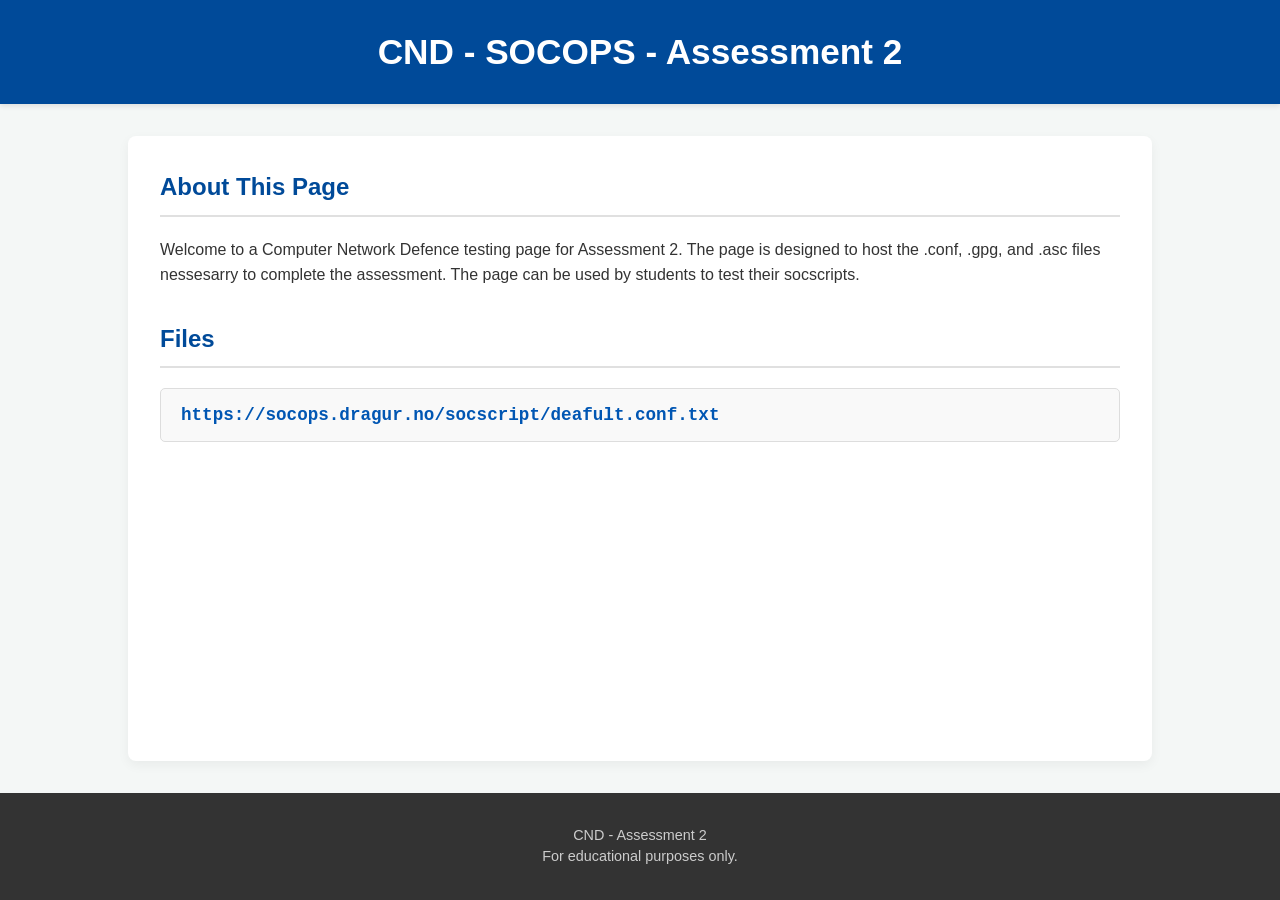
==== index.html @ 3fd168a2 "Add files via upload" ====
<!DOCTYPE html>
<html lang="en">
<head>
    <meta charset="UTF-8">
    <meta name="viewport" content="width=device-width, initial-scale=1.0">
    <title>CND - SOCOPS - Assessment 2</title>
    <link rel="stylesheet" href="style.css">
</head>
<body>

    <header>
        <h1>CND - SOCOPS - Assessment 2</h1>
    </header>

    <main>
        <section id="about-page">
            <h2>About This Page</h2>
            <p>
                Welcome to a Computer Network Defence testing page for Assessment 2. The page is designed to host the .conf, .gpg, and .asc files nessesarry to complete the assessment. The page can be used by students to test their socscripts.
            </p>            
        </section>
        
        <section id="files">
            <h2>Files</h2>
            <ul class="file-list">
                <li>
                    <a href="deafult.conf.txt">https://socops.dragur.no/socscript/deafult.conf.txt</a> 
                </li>
            </ul>
    </main>

    <footer>
        <p>
            CND - Assessment 2
            <br>
            For educational purposes only.
        </p>
    </footer>

</body>
</html>
---- style.css ----
/* --- Global Styles --- */
body {
    font-family: -apple-system, BlinkMacSystemFont, "Segoe UI", Roboto, "Helvetica Neue", Arial, sans-serif;
    line-height: 1.6;
    background-color: #f4f7f6; /* Light grey background */
    color: #333;
    margin: 0;
    padding: 0;
    display: flex;
    flex-direction: column;
    min-height: 100vh;
}

/* --- Header --- */
header {
    background-color: #004a99; /* A professional blue */
    color: #ffffff;
    padding: 1.5rem 2rem;
    text-align: center;
    box-shadow: 0 2px 5px rgba(0, 0, 0, 0.1);
}

header h1 {
    margin: 0;
    font-size: 2.2rem;
}

/* --- Main Content --- */
main {
    flex: 1; /* Makes the main content grow to fill available space */
    max-width: 960px;
    width: 90%;
    margin: 2rem auto; /* Centers the content */
    padding: 2rem;
    background-color: #ffffff;
    border-radius: 8px;
    box-shadow: 0 4px 12px rgba(0, 0, 0, 0.05);
}

section {
    margin-bottom: 2rem;
}

h2 {
    color: #004a99;
    border-bottom: 2px solid #e0e0e0;
    padding-bottom: 0.5rem;
    margin-top: 0;
}

h3 {
    color: #333;
    margin-top: 1.5rem;
}

/* --- File List Styling --- */
.file-list {
    list-style-type: none;
    padding-left: 0;
}

.file-list li {
    background-color: #f9f9f9;
    border: 1px solid #ddd;
    border-radius: 5px;
    margin-bottom: 10px;
    transition: background-color 0.2s ease-in-out;
}

.file-list li a {
    display: block;
    padding: 12px 20px;
    text-decoration: none;
    color: #0056b3; /* Darker blue for links */
    font-weight: 600;
    /* Use a monospace font for filenames */
    font-family: 'Courier New', Courier, monospace;
    font-size: 1.1rem;
}

.file-list li:hover {
    background-color: #e9ecef; /* Light hover effect */
}

.file-list li a:hover {
    color: #003d80;
}

/* --- Footer --- */
footer {
    background-color: #333333;
    color: #cccccc;
    text-align: center;
    padding: 2rem;
    font-size: 0.9rem;
    line-height: 1.5;
}

footer p {
    margin: 0;
}
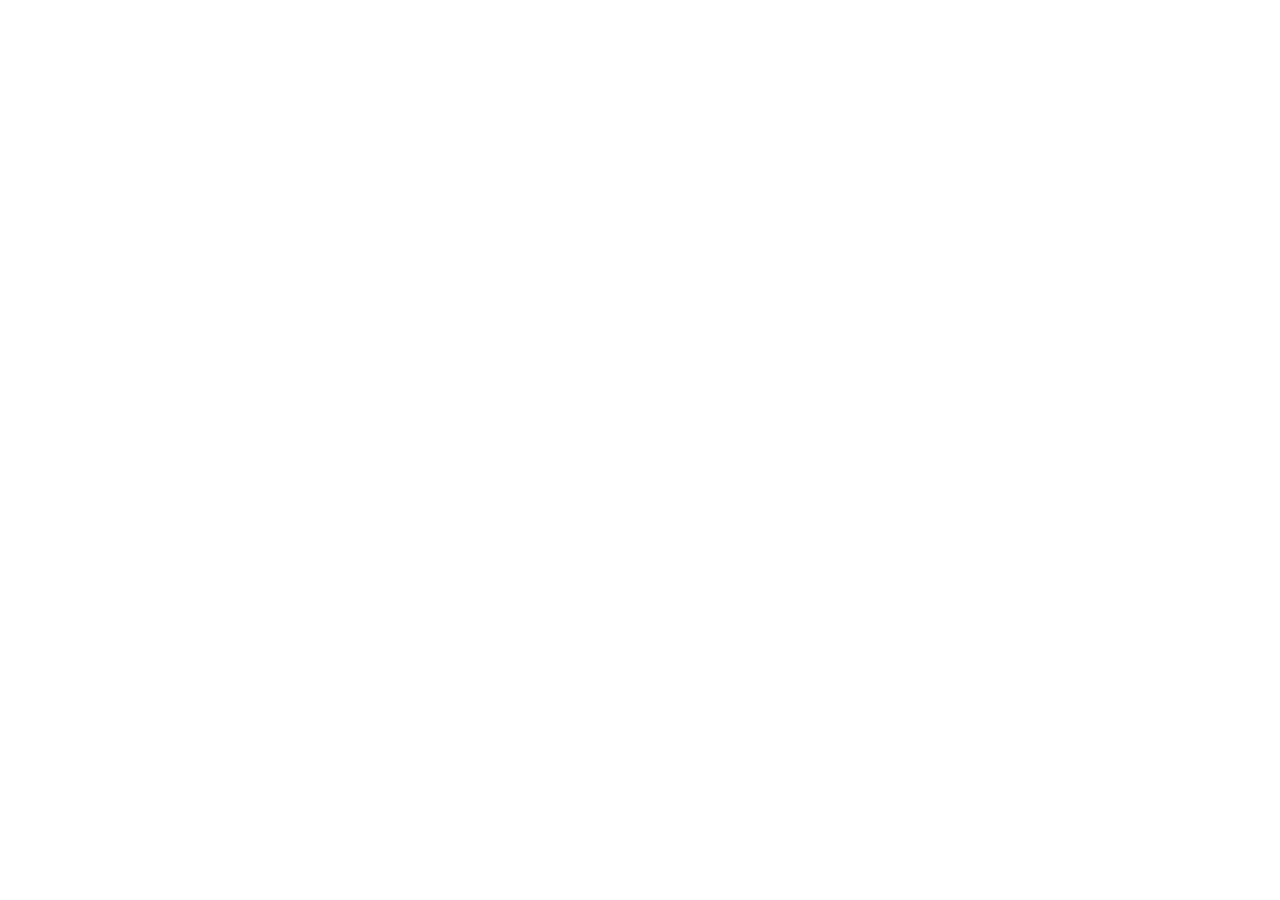
==== commit 8ae15ea4: "Update index.html for redirect to LinkedIn Removed existing content and added a redirect to a Linked" ====
--- a/index.html
+++ b/index.html
@@ -1,41 +1,10 @@
 <!DOCTYPE html>
-<html lang="en">
+<html>
 <head>
-    <meta charset="UTF-8">
-    <meta name="viewport" content="width=device-width, initial-scale=1.0">
-    <title>CND - SOCOPS - Assessment 2</title>
-    <link rel="stylesheet" href="style.css">
+  <title>Redirecting...</title>
+  <meta http-equiv="refresh" content="0; url=https://www.linkedin.com/in/daniel-meek-066472229/" />
 </head>
 <body>
-
-    <header>
-        <h1>CND - SOCOPS - Assessment 2</h1>
-    </header>
-
-    <main>
-        <section id="about-page">
-            <h2>About This Page</h2>
-            <p>
-                Welcome to a Computer Network Defence testing page for Assessment 2. The page is designed to host the .conf, .gpg, and .asc files nessesarry to complete the assessment. The page can be used by students to test their socscripts.
-            </p>            
-        </section>
-        
-        <section id="files">
-            <h2>Files</h2>
-            <ul class="file-list">
-                <li>
-                    <a href="deafult.conf.txt">https://socops.dragur.no/socscript/deafult.conf.txt</a> 
-                </li>
-            </ul>
-    </main>
-
-    <footer>
-        <p>
-            CND - Assessment 2
-            <br>
-            For educational purposes only.
-        </p>
-    </footer>
-
+  <p>If you are not redirected automatically, <a href="https://www.linkedin.com/in/daniel-meek-066472229/">click here</a>.</p>
 </body>
 </html>
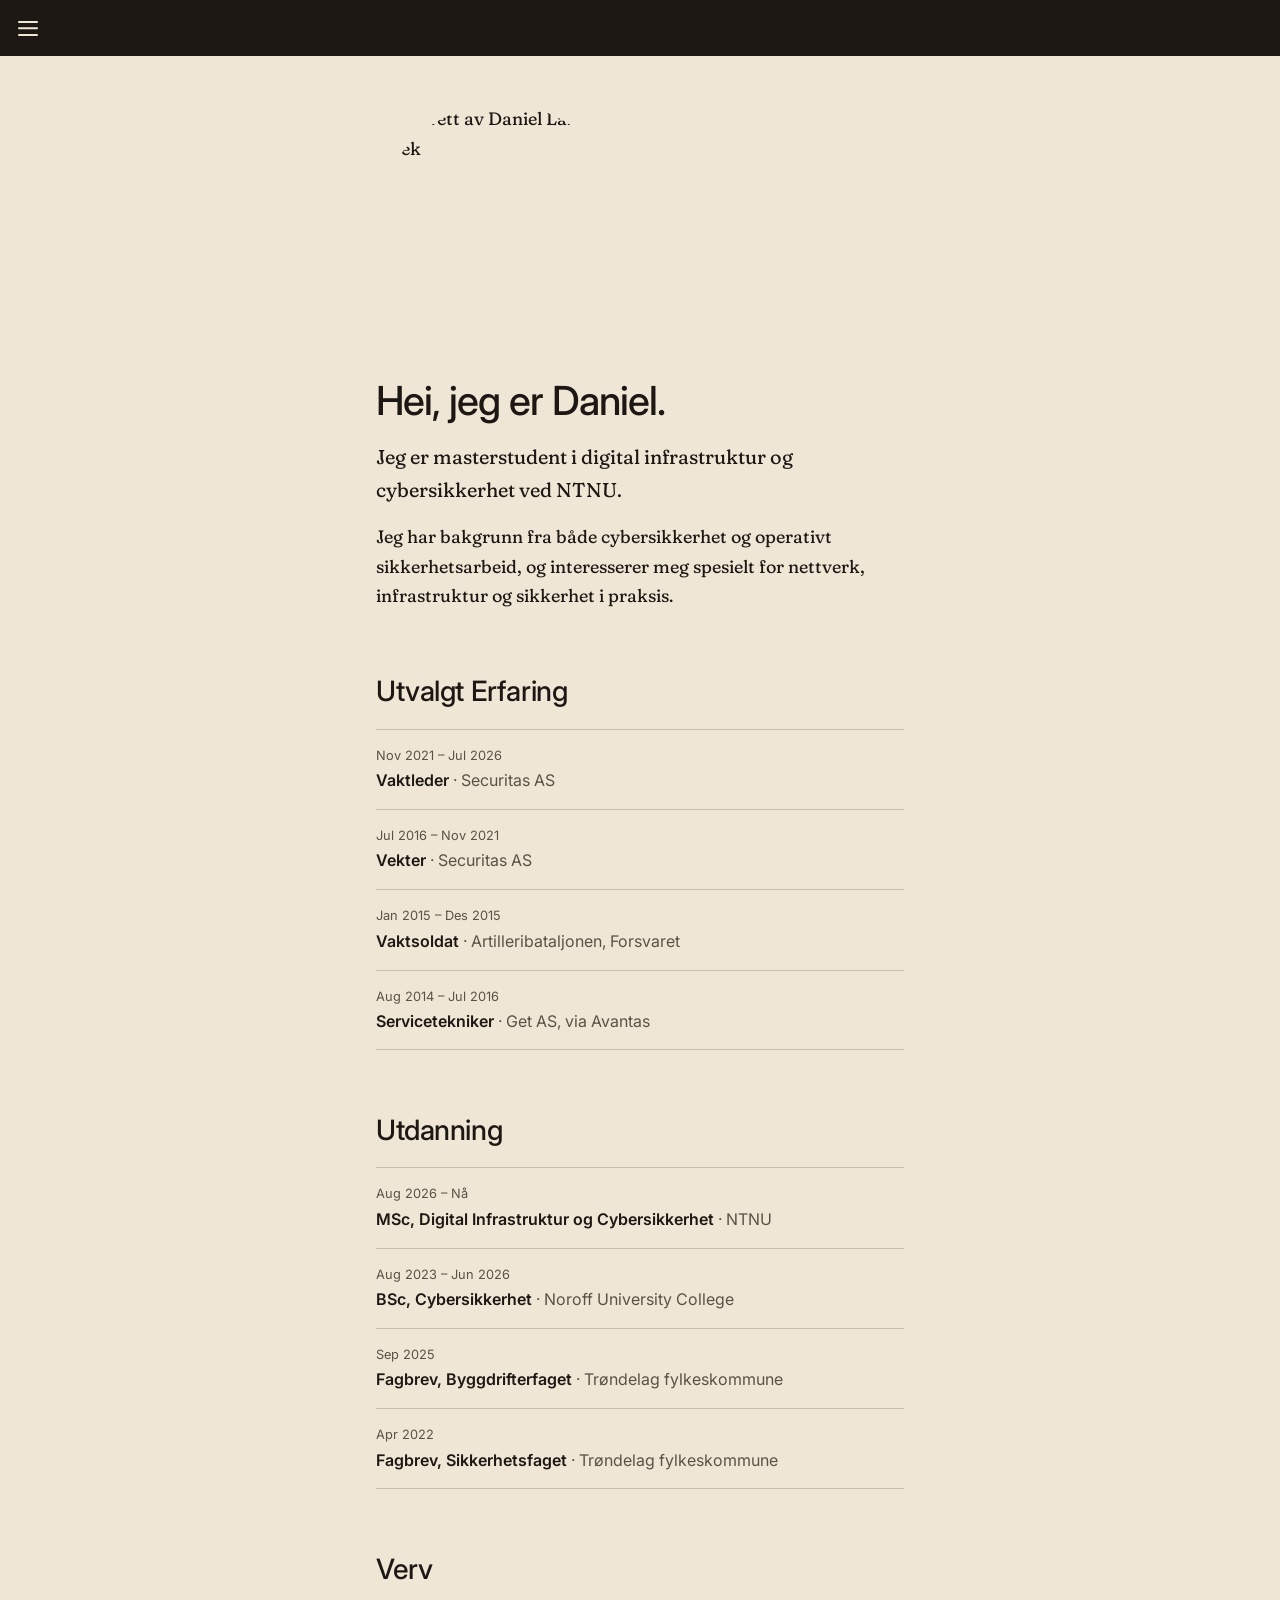
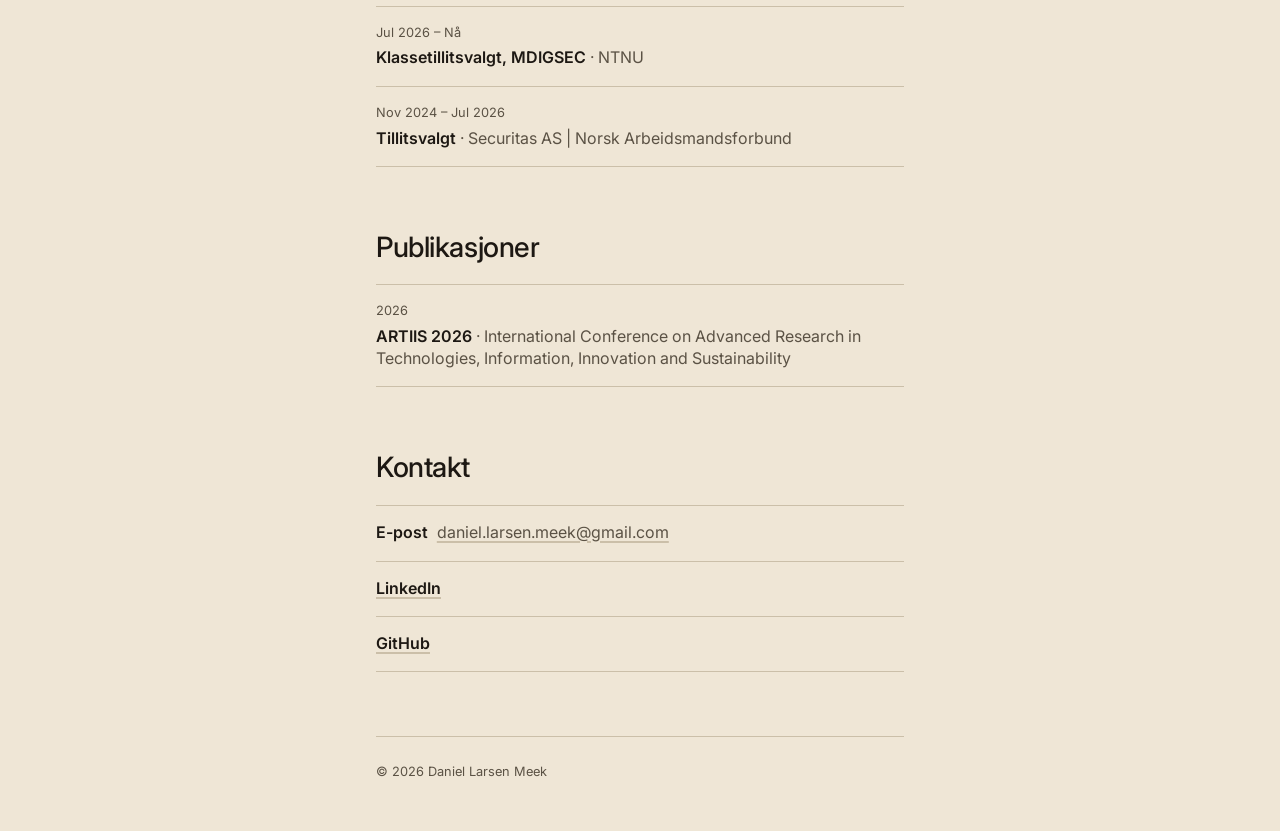
==== commit cd3d9529: "Add files via upload" ====
--- a/index.html
+++ b/index.html
@@ -1,10 +1,243 @@
-<!DOCTYPE html>
-<html>
+<!doctype html>
+<html lang="no">
 <head>
-  <title>Redirecting...</title>
-  <meta http-equiv="refresh" content="0; url=https://www.linkedin.com/in/daniel-meek-066472229/" />
+  <meta charset="utf-8">
+  <meta name="viewport" content="width=device-width, initial-scale=1">
+  <title>Daniel Meek</title>
+  <meta name="theme-color" content="#1d1813">
+  
+  <link rel="alternate" hreflang="no" href="https://daniel-meek.com/">
+  <link rel="alternate" hreflang="en" href="https://daniel-meek.com/en/">
+  
+  <script>
+    if (!matchMedia("(prefers-reduced-motion: reduce)").matches) {
+      document.documentElement.classList.add("js");
+    }
+  </script>
+  
+  <link rel="icon" href="data:image/svg+xml,%3Csvg xmlns='http://www.w3.org/2000/svg' viewBox='0 0 64 64'%3E%3Crect width='64' height='64' rx='18' fill='%231f3a5f'/%3E%3Ctext x='32' y='45' font-size='38' text-anchor='middle' font-family='Georgia,serif' fill='%23fcfbf8'%3ED%3C/text%3E%3C/svg%3E">
+  <link rel="preconnect" href="https://fonts.googleapis.com">
+  <link rel="preconnect" href="https://fonts.gstatic.com" crossorigin>
+  <link href="https://fonts.googleapis.com/css2?family=Fraunces:opsz,wght,SOFT@9..144,300..600,0..100&family=Inter:wght@400;500;600&display=swap" rel="stylesheet">
+  <link rel="stylesheet" href="style.css">
 </head>
 <body>
-  <p>If you are not redirected automatically, <a href="https://www.linkedin.com/in/daniel-meek-066472229/">click here</a>.</p>
-</body>
-</html>
+
+<!-- Page loader funksjon for en annen gang
+<div class="page-loader" aria-hidden="true" hidden>
+<span class="loader-spinner"></span>
+</div>
+-->
+
+<header class="topbar">
+  <button class="menu-toggle" type="button" aria-label="Åpne meny" aria-expanded="false" aria-controls="site-menu">
+    <span></span>
+    <span></span>
+    <span></span>
+  </button>
+  <nav class="site-menu" id="site-menu" aria-label="Hovedmeny">
+    <a href="/">Hjem</a>
+    <a href="#blog">Blogg</a>
+    <a href="https://github.com/daniel-meek">GitHub</a>
+    <div class="menu-divider"></div>
+    <span class="menu-label">Språk</span>
+    <div class="menu-languages">
+      <a href="/" aria-current="page" lang="no">NO</a>
+      <a href="/en/" lang="en">EN</a>
+    </div>
+  </nav>
+</header>
+
+<!-- Language selector -->
+<nav class="lang" aria-label="Språk">
+  <a href="/" aria-current="page">NO</a>
+  <a href="./en/en_index.html">EN</a>
+</nav>
+
+<main>
+
+  <!-- ======================================
+       Introduction
+       ====================================== -->
+  <header class="intro">
+    <img src="assets/daniel.jpg" alt="Portrett av Daniel Larsen Meek" width="250" height="250">
+    <h1>Hei, jeg er Daniel.</h1>
+    <p class="lead">
+      Jeg er masterstudent i digital infrastruktur og cybersikkerhet ved NTNU.
+    </p>
+    <p>
+      Jeg har bakgrunn fra både cybersikkerhet og operativt sikkerhetsarbeid, og interesserer meg spesielt for nettverk, infrastruktur og sikkerhet i praksis.
+    </p>
+
+  </header>
+
+  <!-- ======================================
+       Erfaring
+       ====================================== -->
+  <section id="experience">
+    <h2>Utvalgt Erfaring</h2>
+    <ul>
+      <!-- Eksempel på jobb
+
+      <li>
+        <span class="when">Dato - Dato</span>
+        <h3>Stillingstittel <span class="org">· Arbeidsgiver AS</span></h3>
+        <p>Beskrivelse av stillingen.</p>
+      </li>
+      
+      -->
+      <li>
+        <span class="when">Nov 2021 – Jul 2026</span>
+        <h3>Vaktleder <span class="org">· Securitas AS</span></h3>
+      </li>
+      <li>
+        <span class="when">Jul 2016 – Nov 2021</span>
+        <h3>Vekter <span class="org">· Securitas AS</span></h3>
+      </li>
+      <li>
+        <span class="when">Jan 2015 – Des 2015</span>
+        <h3>Vaktsoldat <span class="org">· Artilleribataljonen, Forsvaret</span></h3>
+      </li>
+      <li>
+        <span class="when">Aug 2014 – Jul 2016</span>
+        <h3>Servicetekniker <span class="org">· Get AS, via Avantas</span></h3>
+      </li>
+    </ul>
+  </section>
+
+  <!-- ======================================
+       Utdanning
+       ====================================== -->
+  <section id="education">
+    <h2>Utdanning</h2>
+    <ul>
+      <li>
+        <span class="when">Aug 2026 – Nå</span>
+        <h3>MSc, Digital Infrastruktur og Cybersikkerhet <span class="org">· NTNU</span></h3>
+        <!--<p>https://www.ntnu.edu/studies/mstcnns</p>-->
+      </li>
+      <li>
+        <span class="when">Aug 2023 – Jun 2026</span>
+        <h3>BSc, Cybersikkerhet <span class="org">· Noroff University College</span></h3>
+        <!--<p>https://www.noroff.no/studier/hoyskole/cyber-security</p>-->
+      </li>
+      <li>
+        <span class="when">Sep 2025</span>
+        <h3>Fagbrev, Byggdrifterfaget <span class="org">· Trøndelag fylkeskommune</span></h3>
+        <!--<p>https://www.udir.no/lk20/bdr03-02</p>-->
+      </li>
+      <li>
+        <span class="when">Apr 2022</span>
+        <h3>Fagbrev, Sikkerhetsfaget <span class="org">· Trøndelag fylkeskommune</span></h3>
+        <!--<p>https://www.udir.no/lk20/sik03-02</p>-->
+      </li>
+    </ul>
+  </section>
+
+  <!-- ======================================
+       Positions of Trust
+       ====================================== -->
+  <section id="positions" class="positions">
+    <h2>Verv</h2>
+    <ul class="positions-list">
+      <li>
+        <span class="when">Jul 2026 – Nå</span>
+        <h3>Klassetillitsvalgt, MDIGSEC <span class="org">· NTNU</span></h3>
+      </li>
+      <li>
+        <span class="when">Nov 2024 – Jul 2026</span>
+        <h3>Tillitsvalgt <span class="org">· Securitas AS | Norsk Arbeidsmandsforbund</span></h3>
+      </li>
+    </ul>
+  </section>
+
+  <!-- ======================================
+       Prosjekter
+       
+  <section id="projects">
+    <h2>Prosjekter</h2>
+    <div class="projects-grid">
+      <a href="#" class="project-block">
+        <h3>Nettverksanalyse</h3>
+        <p>Analyse av trafikk og maskinlæringsmodeller i cybersikkerhetsdomenet.</p>
+      </a>
+      <a href="#" class="project-block">
+        <h3>Terminal-applikasjoner</h3>
+        <p>CLI-verktøy skrevet i Python med fokus på databehandling og visualisering.</p>
+      </a>
+      <a href="#" class="project-block">
+        <h3>Hendelseshåndtering</h3>
+        <p>Systemer og rutiner for logging og rask respons ved sikkerhetsbrudd.</p>
+      </a>
+      <a href="#" class="project-block">
+        <h3>Infrastruktur-simulator</h3>
+        <p>Et nettleserbasert interaktivt prosjekt for visualisering av angrepsvektorer.</p>
+      </a>
+    </div>
+  </section>
+  ====================================== -->
+
+  <!-- ======================================
+       Publications
+       ====================================== -->
+  <section id="publications">
+    <h2>Publikasjoner</h2>
+    <ul>
+      <li>
+        <span class="when">2026</span>
+        <h3>ARTIIS 2026 <span class="org">· International Conference on Advanced Research in Technologies, Information, Innovation and Sustainability</span></h3>
+        <p>"Feature-Reduced Machine Learning for On-Device Anomaly Detection in Resource-Constrained IoT Networks, (2026), D. L. Meek & B. Haskins" - Publikasjonslenke legges inn når de er tilgjengelige.</p>
+      </li>
+    </ul>
+  </section>
+
+  <!-- ======================================
+       Blog
+       
+  <section id="blog" class="blog">
+    <h2>Blogg</h2>
+    <ul class="blog-list">
+      <li>
+        <span class="when">2026.09.28</span>
+        <h3>Portfolio Site<span class="org"> · Exploring Porfolio Sites</span>
+        </h3>
+      </li>
+    </ul>
+
+    <ul class="blog-list">
+      <li>
+        <span class="when">2026.09.26</span>
+        <h3>ARTIIS 2026<span class="org"> · Feature-Reduced Machine Learning for On-Device Anomaly Detection in Resource-Constrained IoT Networks</span></h3>
+      </li>
+    </ul>
+  </section>
+  ====================================== -->
+
+  <!-- ======================================
+       Contact
+       ====================================== -->
+  <section id="contact" class="contact">
+    <h2>Kontakt</h2>
+    <ul class="contact-list">
+      <li>
+        <h3>E-post <span class="label"><a href="mailto:daniel.larsen.meek@gmail.com">daniel.larsen.meek@gmail.com</a></span></h3>
+      </li>
+      <li>
+        <h3><a href="https://www.linkedin.com/in/daniel-meek-066472229/" rel="me">LinkedIn</a></h3>
+      </li>
+      <li>
+        <h3><a href="https://github.com/daniel-meek" rel="me">GitHub</a></h3>
+      </li>
+    </ul>
+  </section>
+
+  <!-- ======================================
+       Footer
+       ====================================== -->
+  <footer>
+    © 2026 Daniel Larsen Meek
+  </footer>
+
+</main>
+
+<script src="scripts.js"></script>
--- a/style.css
+++ b/style.css
@@ -0,0 +1,622 @@
+/* ========================================
+   Theme
+   ======================================== */
+
+:root {
+  --bg: #efe6d6;
+  --ink: #1d1813;
+  --muted: #5b5245;
+  --rule: #cbbfa9;
+  --accent: #1f3a5f;
+
+  --serif:
+    "Fraunces",
+    Georgia,
+    "Times New Roman",
+    serif;
+
+  --sans:
+    "Inter",
+    system-ui,
+    -apple-system,
+    "Segoe UI",
+    sans-serif;
+}
+
+
+/* ========================================
+   Base
+   ======================================== */
+
+*,
+*::before,
+*::after {
+  box-sizing: border-box;
+}
+
+html {
+  -webkit-text-size-adjust: 100%;
+}
+
+body {
+  margin: 0;
+
+  background: var(--bg);
+  color: var(--ink);
+
+  font-family: var(--serif);
+  font-variation-settings: "SOFT" 100;
+  font-size: 1.125rem;
+  line-height: 1.65;
+
+  -webkit-font-smoothing: antialiased;
+}
+
+main {
+  max-width: 36rem;
+  margin: 0 auto;
+  padding: 6.5rem 1.5rem 3rem;
+}
+
+
+/* ========================================
+   Links
+   ======================================== */
+
+a {
+  color: inherit;
+
+  text-decoration: underline;
+  text-decoration-color: var(--rule);
+  text-decoration-thickness: 1.5px;
+  text-underline-offset: 0.2em;
+
+  transition:
+    text-decoration-color 0.15s,
+    color 0.15s;
+}
+
+a:hover {
+  color: var(--accent);
+  text-decoration-color: currentColor;
+}
+
+a:focus-visible {
+  outline: 2px solid var(--accent);
+  outline-offset: 3px;
+  border-radius: 3px;
+}
+
+
+/* ========================================
+   Language selector
+   ======================================== */
+
+.lang {
+  position: fixed;
+  top: 1rem;
+  left: 1rem;
+  z-index: 20;
+
+  display: flex;
+  gap: 0.25rem;
+
+  padding: 0.2rem;
+
+  border: 1px solid var(--rule);
+  border-radius: 999px;
+
+  background: color-mix(
+    in srgb,
+    var(--bg) 88%,
+    transparent
+  );
+
+  backdrop-filter: blur(8px);
+
+  font-family: var(--sans);
+  font-size: 0.78rem;
+}
+
+.lang a {
+  padding: 0.25rem 0.55rem;
+
+  border-radius: 999px;
+
+  text-decoration: none;
+}
+
+.lang a[aria-current="page"] {
+  background: var(--ink);
+  color: var(--bg);
+}
+
+
+/* ========================================
+   Introduction
+   ======================================== */
+
+.intro img {
+  display: block;
+  
+  margin-bottom: 1.5rem;
+  border-radius: 50%;
+  object-fit: cover;
+}
+
+h1 {
+  margin: 0 0 1rem;
+  font-family: var(--sans);
+  font-size: 2.5rem;
+  font-weight: 500;
+  line-height: 1.15;
+  letter-spacing: -0.025em;
+}
+
+.intro p {
+  margin: 0 0 1rem;
+}
+
+.intro .lead {
+  font-size: 1.25rem;
+}
+
+
+/* ========================================
+   Sections
+   ======================================== */
+
+section {
+  margin-top: 4rem;
+}
+
+h2 {
+  margin: 0 0 1.25rem;
+  font-family: var(--sans);
+  font-size: 1.75rem;
+  font-weight: 500;
+  line-height: 1.2;
+  letter-spacing: -0.015em;
+}
+
+
+/* ========================================
+   Lists / rows
+   ======================================== */
+
+ul {
+  margin: 0;
+  padding: 0;
+
+  list-style: none;
+}
+
+li {
+  position: relative;
+
+  padding: 1rem 0 1.1rem;
+}
+
+li::before,
+li:last-child::after {
+  content: "";
+
+  position: absolute;
+  left: 0;
+  right: 0;
+  z-index: 0;
+
+  height: 1px;
+
+  background: var(--rule);
+
+  transform-origin: left;
+
+  transition:
+    transform 0.9s cubic-bezier(0.2, 0.7, 0.2, 1)
+    var(--d, 0s);
+}
+
+li::before {
+  top: 0;
+}
+
+li:last-child::after {
+  bottom: 0;
+}
+
+li > *:not(.fill) {
+  position: relative;
+  z-index: 2;
+
+  transition:
+    transform 0.8s cubic-bezier(0.2, 0.7, 0.2, 1)
+      var(--d, 0s),
+    opacity 1s ease
+      var(--d, 0s),
+    color 0.5s ease;
+}
+
+
+/* ========================================
+   Row hover fill
+   ======================================== */
+
+.fill {
+  position: absolute;
+  inset: 0 -0.9rem;
+  z-index: 1;
+
+  background: var(--ink);
+
+  border-radius: 12px;
+
+  /* Endret til left-to-right animasjon */
+  transform: scaleX(0);
+  transform-origin: left;
+
+  /* Mykere animasjon */
+  transition:
+    transform 0.7s cubic-bezier(0.25, 1, 0.35, 1),
+    border-radius 0.15s linear;
+
+  pointer-events: none;
+}
+
+.fill.join-top {
+  border-top-left-radius: 0;
+  border-top-right-radius: 0;
+}
+
+.fill.join-bottom {
+  border-bottom-left-radius: 0;
+  border-bottom-right-radius: 0;
+}
+
+li.hover .fill {
+  transform: scaleX(1);
+}
+
+li.hover > *:not(.fill) {
+  transform: translateX(0.45rem);
+}
+
+li.hover h3 {
+  color: var(--bg);
+}
+
+li.hover .org,
+li.hover .when,
+li.hover p {
+  color: #d9cfbb;
+}
+
+
+/* ========================================
+   JavaScript entrance animations
+   ======================================== */
+
+.js li::before,
+.js li:last-child::after {
+  transform: scaleX(0);
+}
+
+.js li > *:not(.fill) {
+  opacity: 0;
+  transform: translateY(15px);
+}
+
+.js li.in::before,
+.js li.in:last-child::after {
+  transform: scaleX(1);
+}
+
+.js li.in > *:not(.fill) {
+  opacity: 1;
+  transform: none;
+}
+
+.js li.in.hover > *:not(.fill) {
+  transform: translateX(0.45rem);
+}
+
+
+/* ========================================
+   Heading animation
+   ======================================== */
+
+.js .ch {
+  display: inline-block;
+
+  white-space: pre;
+
+  opacity: 0;
+  transform: translateY(0.45em);
+
+  animation:
+    rise 0.8s cubic-bezier(0.2, 0.7, 0.2, 1)
+    forwards;
+
+  animation-delay:
+    calc(var(--i) * 45ms + 100ms);
+}
+
+@keyframes rise {
+  to {
+    opacity: 1;
+    transform: none;
+  }
+}
+
+
+/* ========================================
+   Reduced motion
+   ======================================== */
+
+@media (prefers-reduced-motion: reduce) {
+  .fill,
+  li > *:not(.fill) {
+    transition: none;
+  }
+  
+  .project-block {
+    transition: none;
+  }
+}
+
+
+/* ========================================
+   Row typography
+   ======================================== */
+
+.when {
+  display: block;
+
+  margin-bottom: 0.2rem;
+
+  color: var(--muted);
+
+  font-family: var(--sans);
+  font-size: 0.8rem;
+}
+
+h3 {
+  margin: 0;
+
+  font-family: var(--sans);
+  font-size: 1rem;
+  font-weight: 600;
+  line-height: 1.4;
+}
+
+h3 .org {
+  color: var(--muted);
+
+  font-weight: 400;
+}
+
+li p {
+  margin: 0.35rem 0 0;
+
+  color: var(--muted);
+
+  font-family: var(--sans);
+  font-size: 0.925rem;
+  line-height: 1.55;
+}
+
+
+/* ========================================
+   Projects Grid
+   ======================================== */
+
+.projects-grid {
+  display: grid;
+  grid-template-columns: repeat(2, 1fr);
+  gap: 1.25rem;
+  margin-top: 2rem;
+}
+
+.project-block {
+  display: flex;
+  flex-direction: column;
+  padding: 1.75rem;
+  
+  background: color-mix(in srgb, var(--ink) 3%, transparent);
+  border: 1px solid var(--rule);
+  border-radius: 12px;
+  
+  text-decoration: none;
+  
+  transition: 
+    transform 0.6s cubic-bezier(0.2, 0.7, 0.2, 1),
+    background 0.5s ease,
+    border-color 0.5s ease;
+}
+
+.project-block h3 {
+  font-size: 1.15rem;
+  margin-bottom: 0.5rem;
+  transition: color 0.5s ease;
+}
+
+.project-block p {
+  margin: 0;
+  font-size: 0.95rem;
+  line-height: 1.5;
+  color: var(--muted);
+  font-family: var(--sans);
+  transition: color 0.5s ease;
+}
+
+.project-block:hover {
+  transform: translateY(-5px);
+  background: var(--ink);
+  border-color: var(--ink);
+}
+
+.project-block:hover h3 {
+  color: var(--bg);
+}
+
+.project-block:hover p {
+  color: #d9cfbb;
+}
+
+@media (max-width: 600px) {
+  .projects-grid {
+    grid-template-columns: 1fr;
+  }
+}
+
+
+/* ========================================
+   Contact
+   ======================================== */
+
+.contact p {
+  margin: 0 0 0.5rem;
+}
+
+.contact-list a {
+  font-size: 1rem;
+}
+
+.contact-list h3 {
+  display: flex;
+  align-items: baseline;
+  gap: 0.55rem;
+}
+
+.contact-list .label {
+  min-width: 4.5rem;
+
+  color: var(--muted);
+
+  font-weight: 400;
+}
+
+.contact a {
+color: inherit;
+}
+
+
+/* ========================================
+   Footer
+   ======================================== */
+
+footer {
+  margin-top: 4rem;
+  padding-top: 1.5rem;
+
+  border-top: 1px solid var(--rule);
+
+  color: var(--muted);
+
+  font-family: var(--sans);
+  font-size: 0.8rem;
+}
+
+
+/* ========================================
+   Mobile
+   ======================================== */
+
+@media (max-width: 480px) {
+  main {
+    padding-top: 5rem;
+  }
+
+  h1 {
+    font-size: 2.1rem;
+  }
+
+  body {
+    font-size: 1.05rem;
+  }
+
+  .lang {
+    position: absolute;
+  }
+}
+
+/* ========================================
+   Topbar / menu
+   ======================================== */
+.topbar {
+  position: fixed;
+  inset: 0 0 auto;
+  z-index: 40;
+  height: 3.5rem;
+  padding: 0 1rem;
+  display: flex;
+  align-items: center;
+  background: var(--ink);
+  color: var(--bg);
+}
+.site-name { margin-left: .75rem; font: 500 .82rem/1 var(--sans); letter-spacing: .035em; opacity: .82; }
+.menu-toggle { position: relative; width: 2.5rem; height: 2.5rem; margin-left: -.5rem; border: 0; border-radius: 10px; color: inherit; background: transparent; cursor: pointer; }
+.menu-toggle:hover { background: rgba(255,255,255,.08); }
+.menu-toggle:focus-visible { outline: 2px solid var(--bg); outline-offset: 2px; }
+.menu-toggle span { position: absolute; left: .625rem; top: 50%; width: 1.25rem; height: 1.5px; border-radius: 2px; background: currentColor; transition: transform .5s cubic-bezier(.22,1,.36,1), opacity .18s ease; }
+.menu-toggle span:nth-child(1) { transform: translateY(-7px); }
+.menu-toggle span:nth-child(2) { transform: translateY(-50%) scaleX(1); }
+.menu-toggle span:nth-child(3) { transform: translateY(6px); }
+.menu-toggle[aria-expanded="true"] span:nth-child(1) { transform: translateY(-50%) rotate(45deg); }
+.menu-toggle[aria-expanded="true"] span:nth-child(2) { transform: translateY(-50%) scaleX(0); opacity: 0; }
+.menu-toggle[aria-expanded="true"] span:nth-child(3) { transform: translateY(-50%) rotate(-45deg); }
+.site-menu { position: absolute; left: .75rem; top: 4rem; width: 13rem; padding: .5rem; border-radius: 16px; background: var(--ink); color: var(--bg); font: 500 .9rem/1.3 var(--sans); box-shadow: 0 16px 45px rgba(29,24,19,.22); opacity: 0; visibility: hidden; transform: translateY(-8px); transition: opacity .22s ease, transform .35s cubic-bezier(.22,1,.36,1), visibility .22s; }
+.site-menu.open { opacity: 1; visibility: visible; transform: none; }
+.site-menu > a { display: block; padding: .7rem .85rem; border-radius: 10px; text-decoration: none; }
+.site-menu > a:hover { color: inherit; background: rgba(255,255,255,.08); }
+.menu-divider { height: 1px; margin: .3rem .5rem; background: rgba(255,255,255,.15); }
+.menu-label { display: block; padding: .55rem .85rem .35rem; font-size: .68rem; letter-spacing: .12em; text-transform: uppercase; opacity: .55; }
+.menu-languages { display: flex; gap: .35rem; padding: .2rem .7rem .5rem; }
+.menu-languages a { padding: .3rem .65rem; border-radius: 999px; text-decoration: none; }
+.menu-languages a[aria-current="page"] { background: var(--bg); color: var(--ink); }
+
+/* page-loader
+   
+.page-loader { 
+  position: fixed; 
+  inset: 0; 
+  z-index: 100; 
+  display: grid; 
+  place-items: center; 
+  background: var(--ink); 
+  color: var(--bg); 
+  transform: translateY(-100%);
+  transition: transform .55s cubic-bezier(.65,0,.35,1); 
+}
+
+.page-loader.entering { 
+  transform: translateY(0); 
+}
+
+.page-loader.leaving { 
+  transform: translateY(-100%); 
+}
+
+.loader-spinner { 
+  width: 3rem; 
+  height: 3rem; 
+  border: 2px solid rgba(239,230,214,.25); 
+  border-top-color: var(--bg); 
+  border-radius: 50%; 
+  animation: spin .75s linear infinite; 
+}
+
+@keyframes spin { 
+  to { 
+    transform: rotate(360deg); 
+  } 
+}
+*/
+
+/* Row descriptions reveal only on highlight */
+main li > p { max-height: 0; margin-top: 0; overflow: hidden; opacity: 0; transform: translateY(-4px); transition: max-height .65s cubic-bezier(.22,1,.36,1), margin .65s cubic-bezier(.22,1,.36,1), opacity .5s ease, transform .65s cubic-bezier(.22,1,.36,1), color .5s ease; }
+main li.hover > p { max-height: 8rem; margin-top: .35rem; opacity: 1; transform: translateX(.45rem); }
+.js main li.in:not(.hover) > p { opacity: 0; transform: translateY(-4px); }
+@media (prefers-reduced-motion: reduce) { .page-loader { display: none; } 
+.loader-spinner { animation: none; } 
+.menu-toggle span, .site-menu, main li > p { transition: none; } }
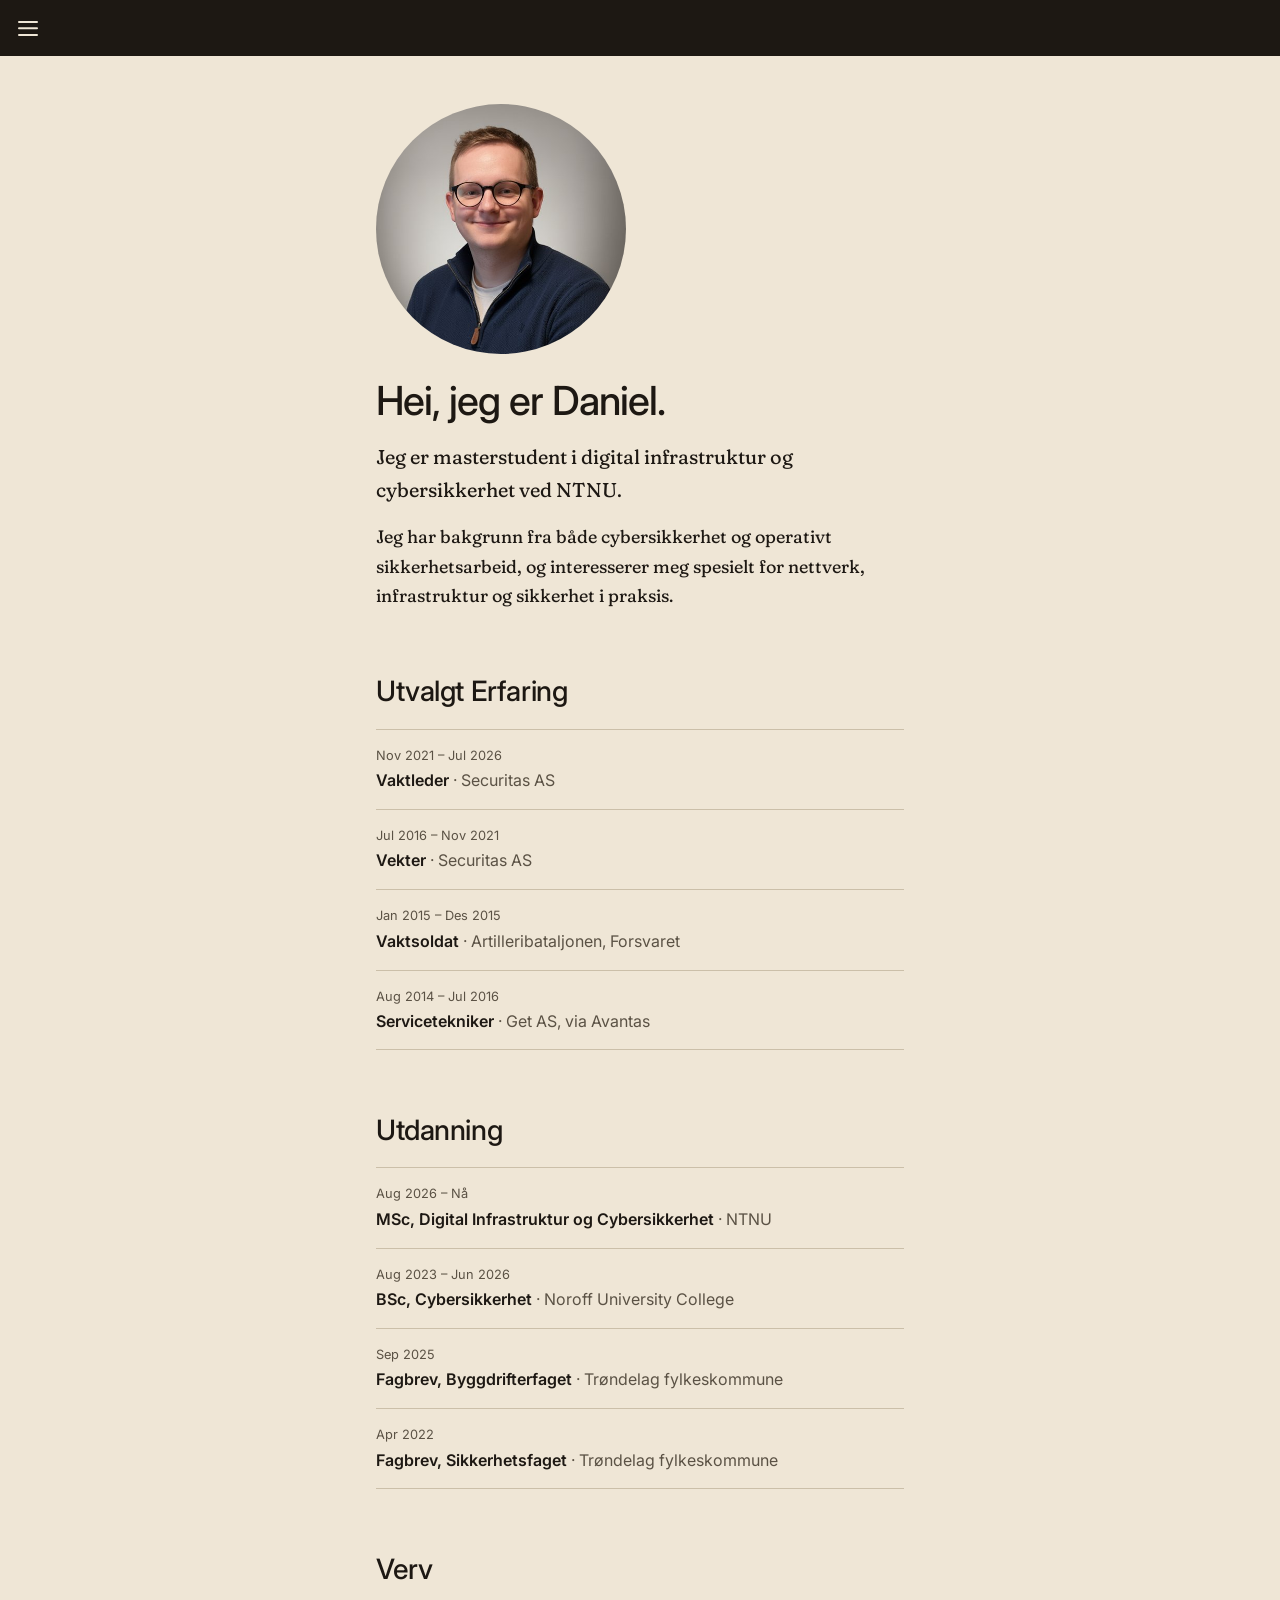
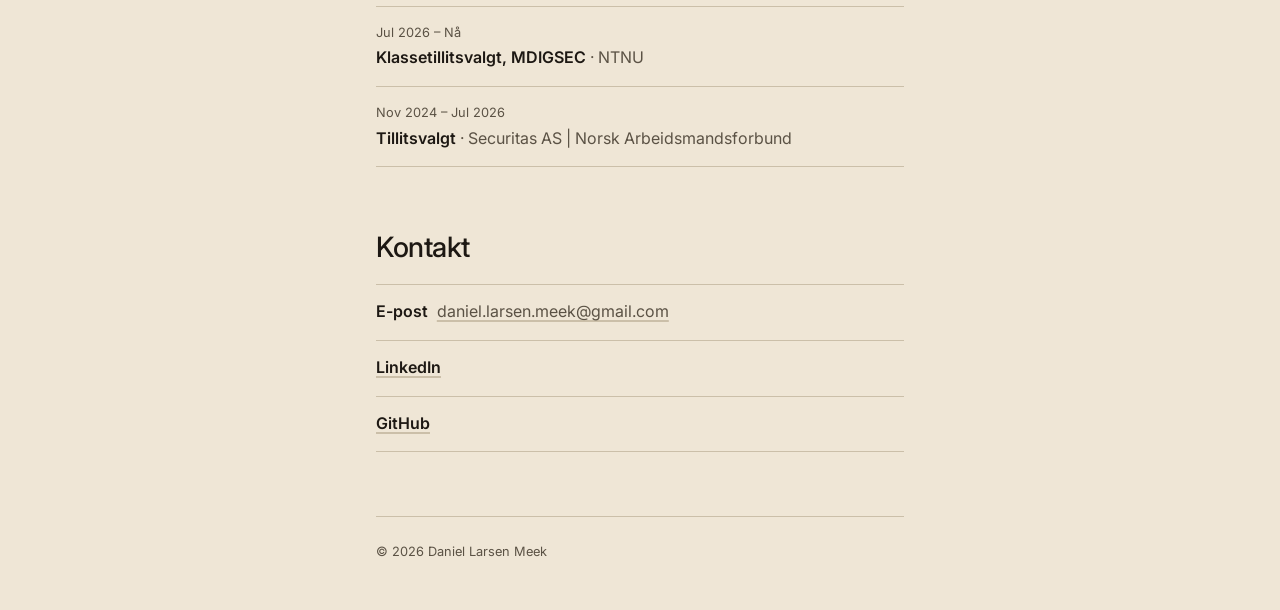
==== commit 60864434: "Update publications section in index.html" ====
--- a/index.html
+++ b/index.html
@@ -179,7 +179,7 @@
 
   <!-- ======================================
        Publications
-       ====================================== -->
+       
   <section id="publications">
     <h2>Publikasjoner</h2>
     <ul>
@@ -190,6 +190,7 @@
       </li>
     </ul>
   </section>
+  ====================================== -->
 
   <!-- ======================================
        Blog
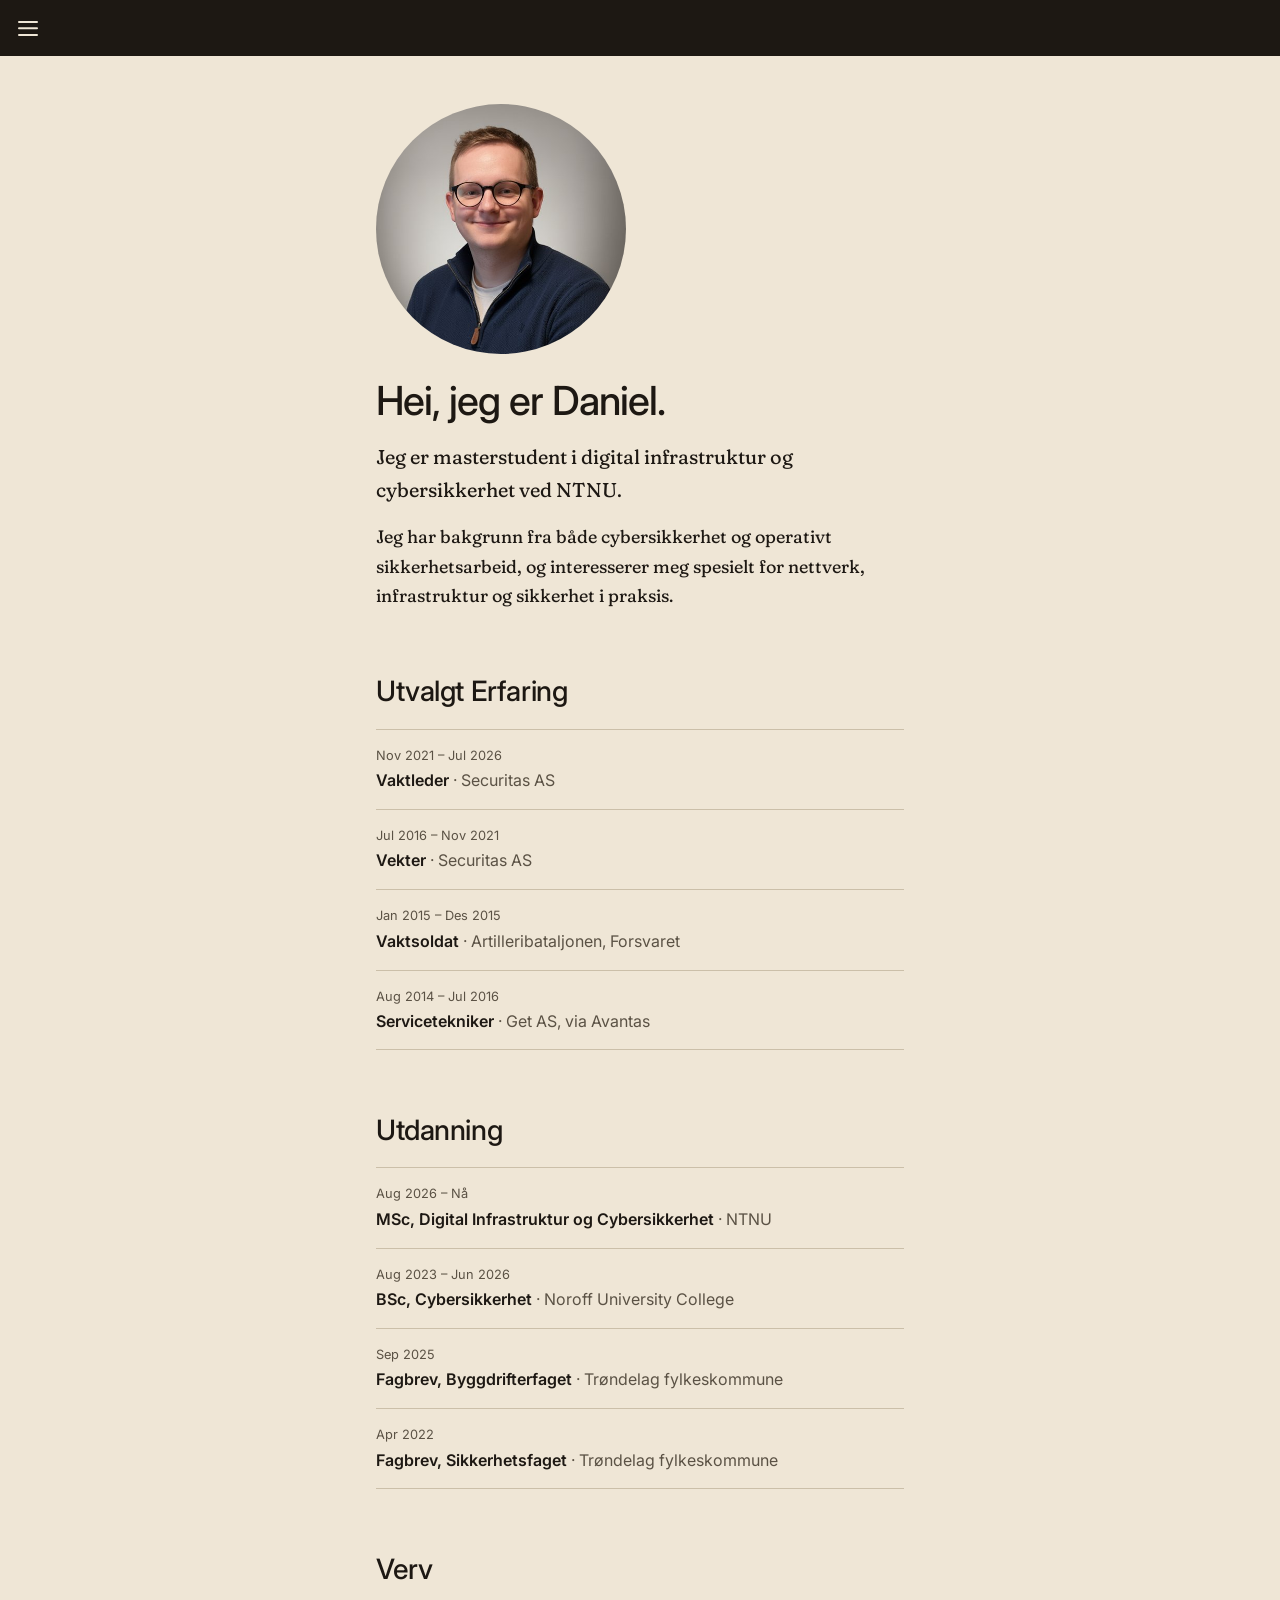
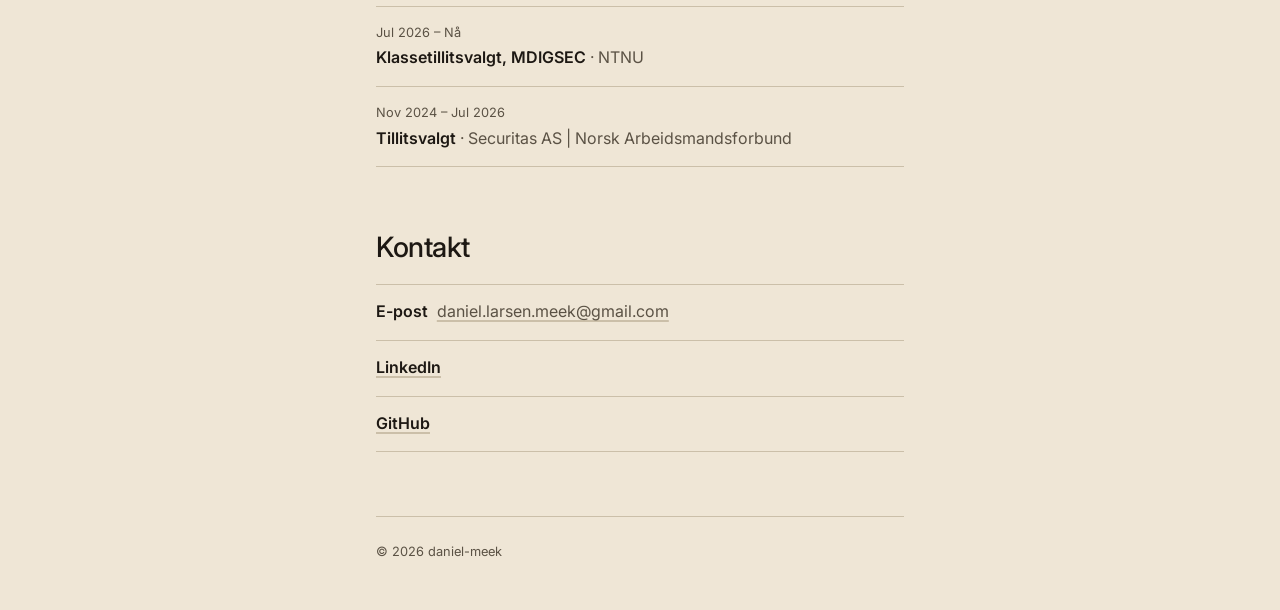
==== commit 3c16eafa: "Added image tool projects" ====
--- a/index.html
+++ b/index.html
@@ -191,7 +191,7 @@
     </ul>
   </section>
   ====================================== -->
-
+  
   <!-- ======================================
        Blog
        
@@ -236,7 +236,7 @@
        Footer
        ====================================== -->
   <footer>
-    © 2026 Daniel Larsen Meek
+    © 2026 daniel-meek
   </footer>
 
 </main>
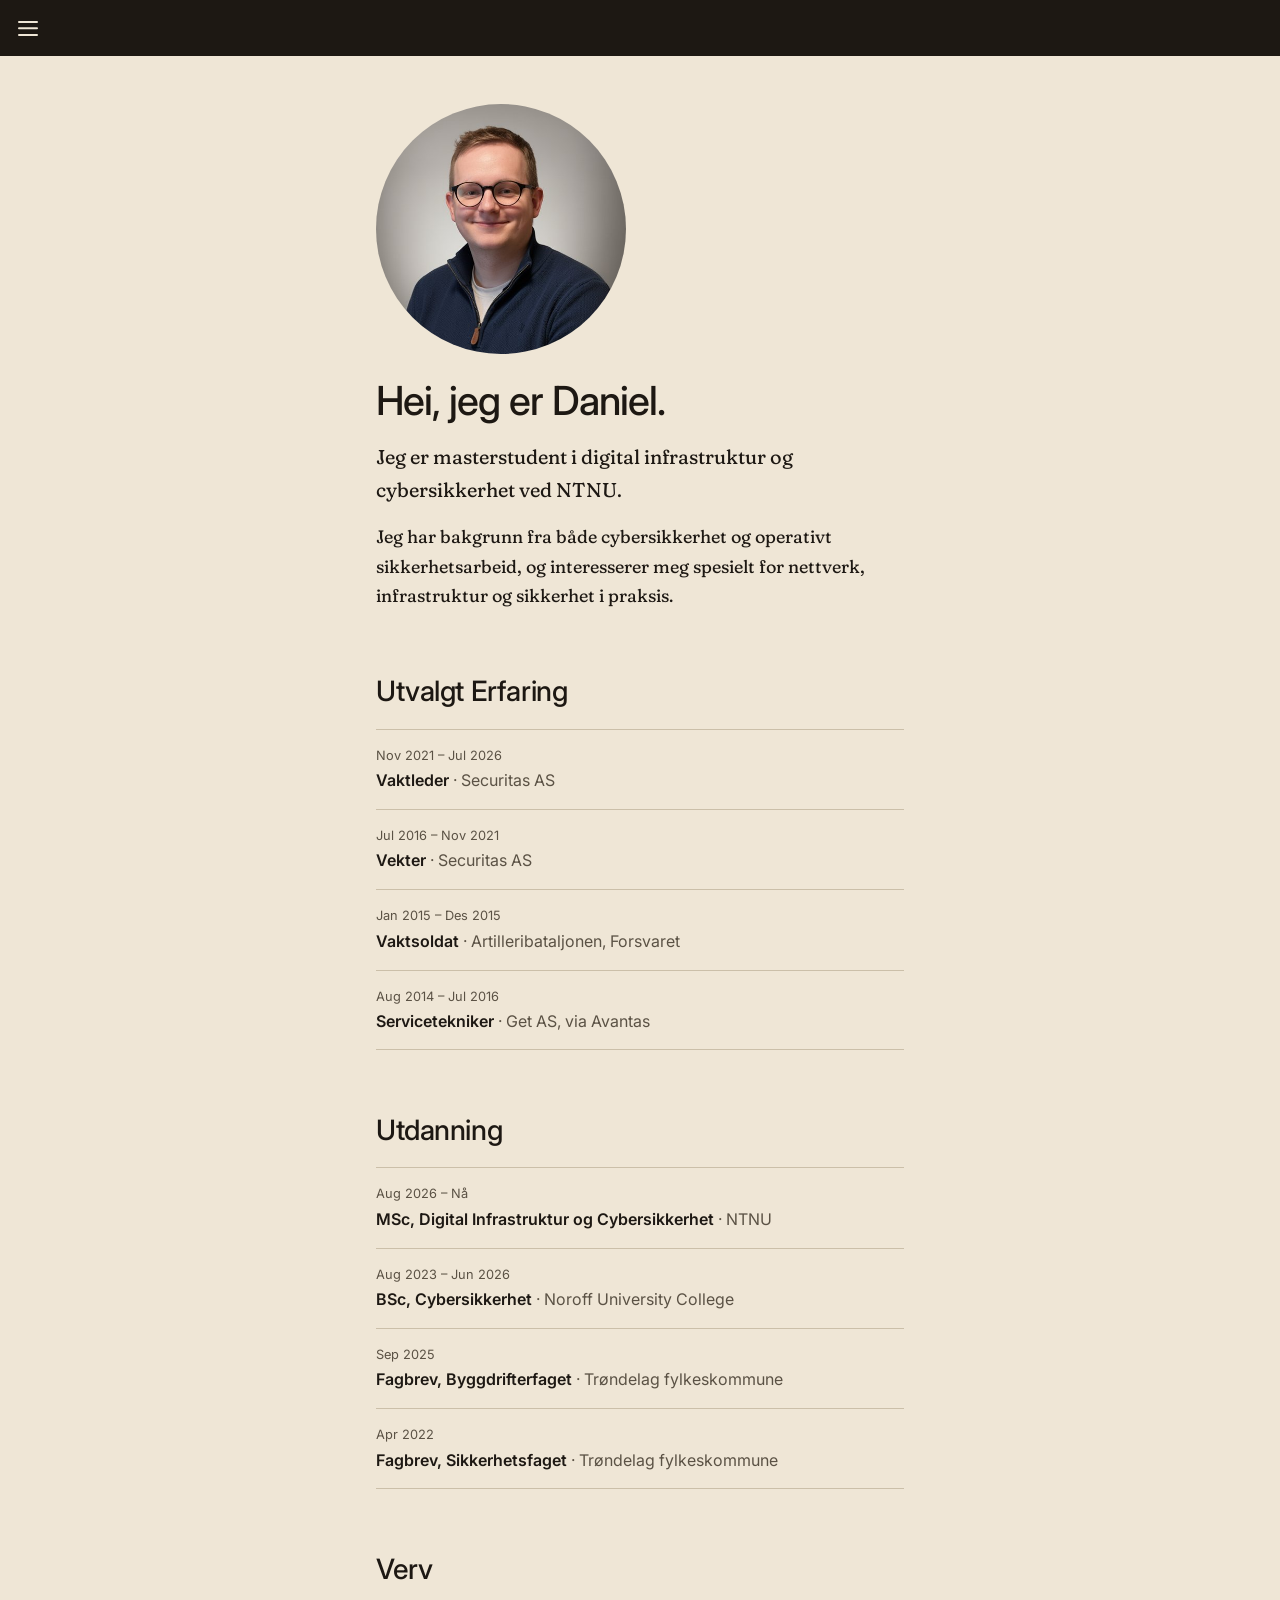
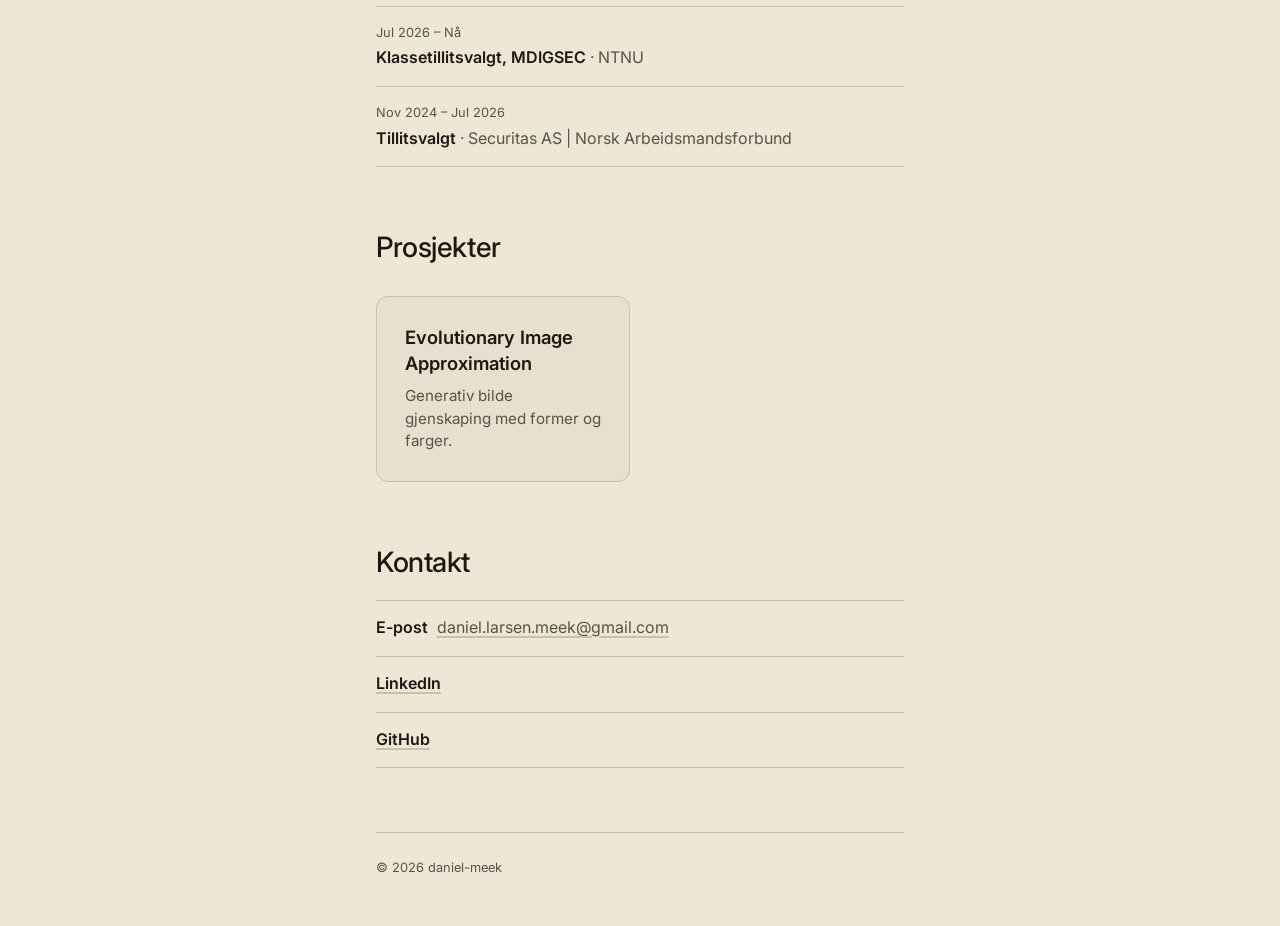
==== commit b13ded04: "Added the Evolutionary Image Approximation project showcase" ====
--- a/index.html
+++ b/index.html
@@ -37,13 +37,13 @@
   </button>
   <nav class="site-menu" id="site-menu" aria-label="Hovedmeny">
     <a href="/">Hjem</a>
-    <a href="#blog">Blogg</a>
+    <a href="#blog">Blog</a>
     <a href="https://github.com/daniel-meek">GitHub</a>
     <div class="menu-divider"></div>
     <span class="menu-label">Språk</span>
     <div class="menu-languages">
-      <a href="/" aria-current="page" lang="no">NO</a>
-      <a href="/en/" lang="en">EN</a>
+      <a href="index.html" aria-current="page" lang="no">NO</a>
+      <a href="en/index.html" lang="en">EN</a>
     </div>
   </nav>
 </header>
@@ -59,6 +59,7 @@
   <!-- ======================================
        Introduction
        ====================================== -->
+
   <header class="intro">
     <img src="assets/daniel.jpg" alt="Portrett av Daniel Larsen Meek" width="250" height="250">
     <h1>Hei, jeg er Daniel.</h1>
@@ -153,14 +154,15 @@
 
   <!-- ======================================
        Prosjekter
-       
+       ====================================== -->
   <section id="projects">
     <h2>Prosjekter</h2>
     <div class="projects-grid">
-      <a href="#" class="project-block">
-        <h3>Nettverksanalyse</h3>
-        <p>Analyse av trafikk og maskinlæringsmodeller i cybersikkerhetsdomenet.</p>
-      </a>
+      <a href="evolutinary-image-approximation.html" class="project-block">
+        <h3>Evolutionary Image Approximation</h3>
+        <p>Generativ bilde gjenskaping med former og farger.</p>
+      </a>
+      <!-- ======================================
       <a href="#" class="project-block">
         <h3>Terminal-applikasjoner</h3>
         <p>CLI-verktøy skrevet i Python med fokus på databehandling og visualisering.</p>
@@ -173,9 +175,10 @@
         <h3>Infrastruktur-simulator</h3>
         <p>Et nettleserbasert interaktivt prosjekt for visualisering av angrepsvektorer.</p>
       </a>
+      ====================================== -->
     </div>
   </section>
-  ====================================== -->
+  
 
   <!-- ======================================
        Publications
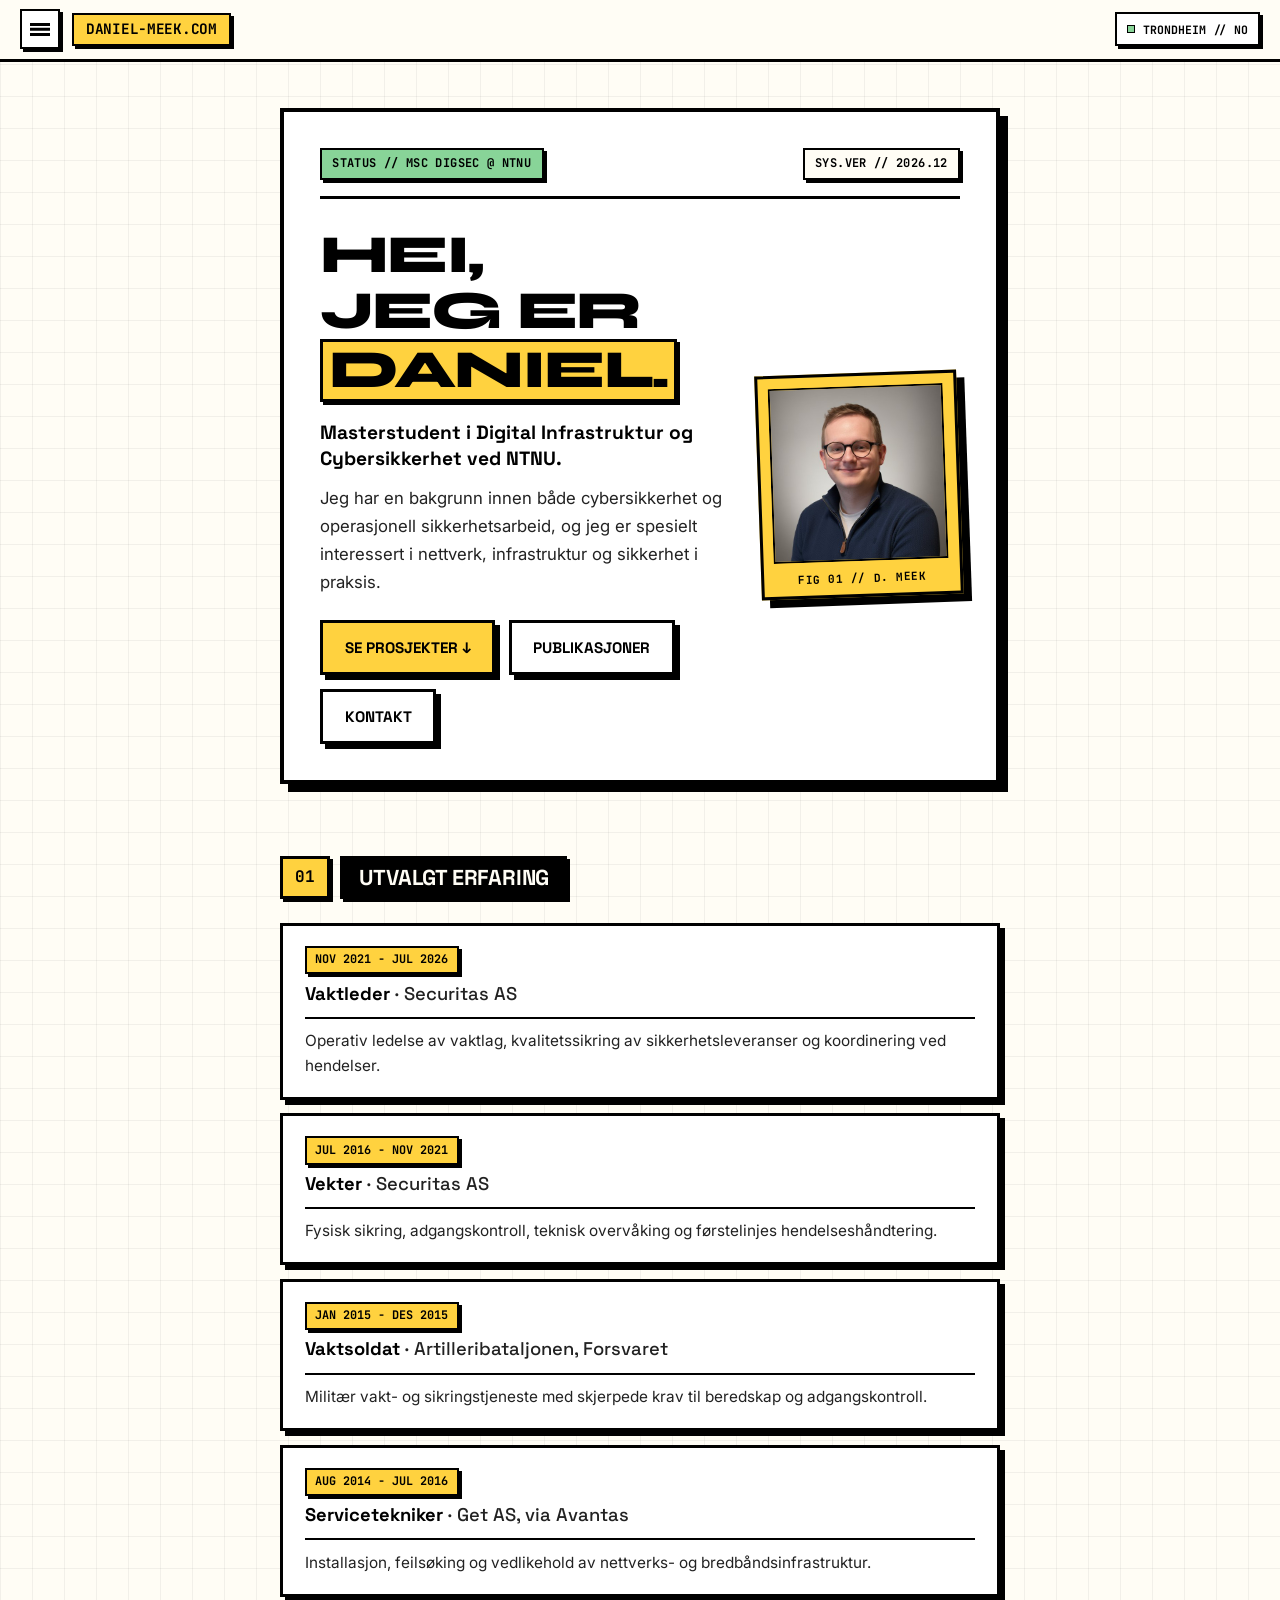
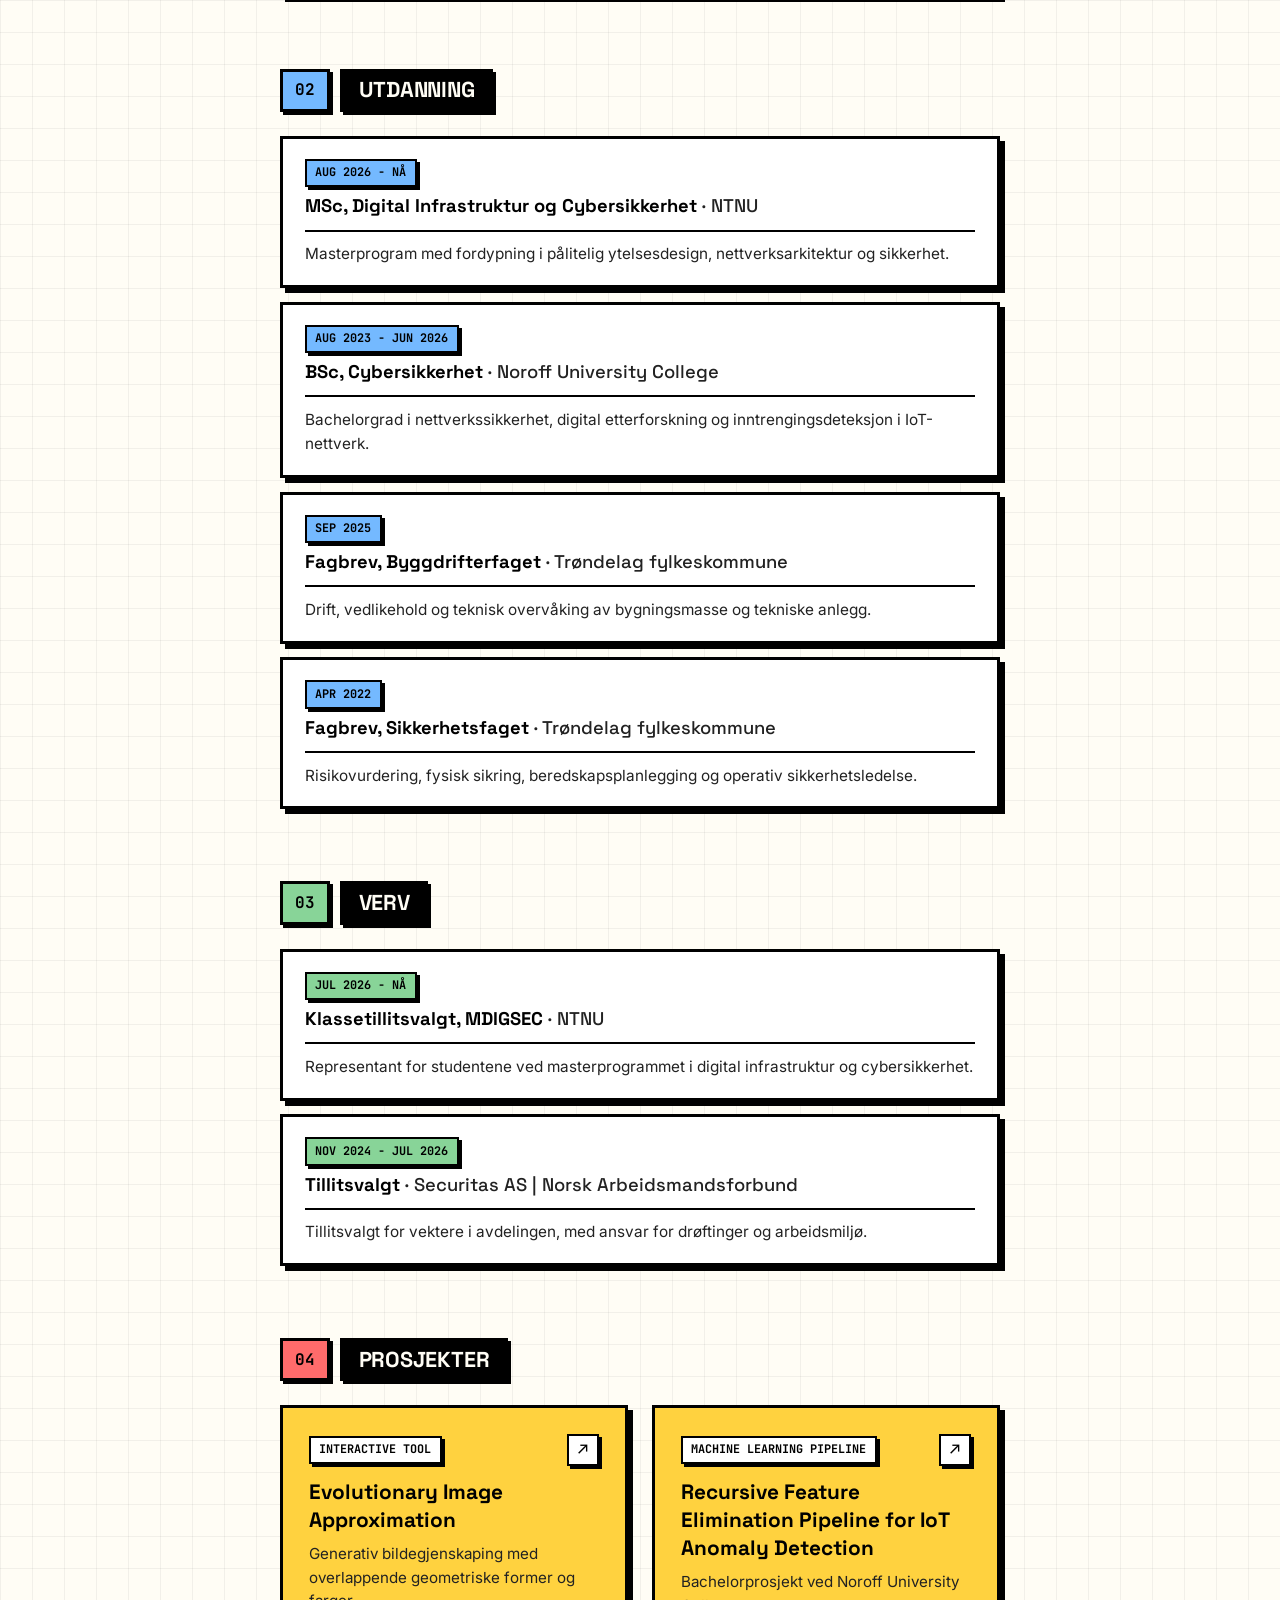
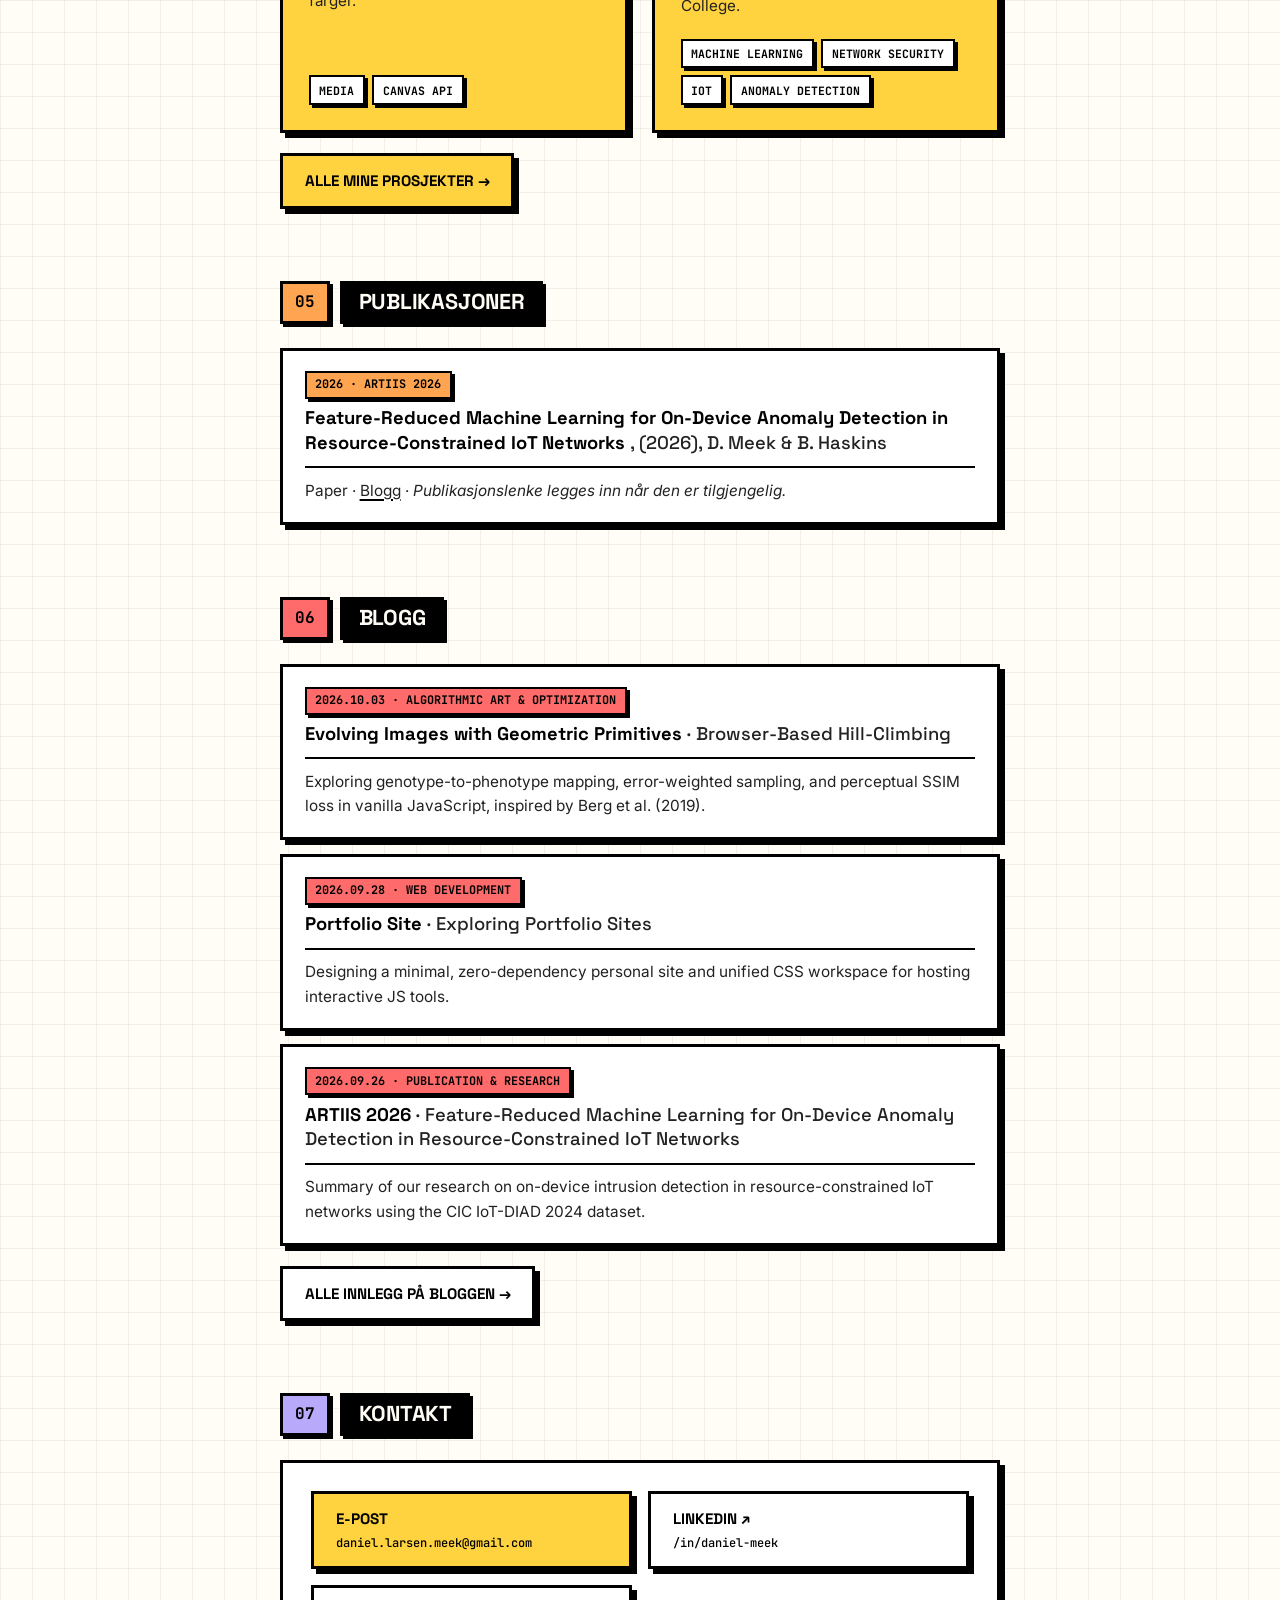
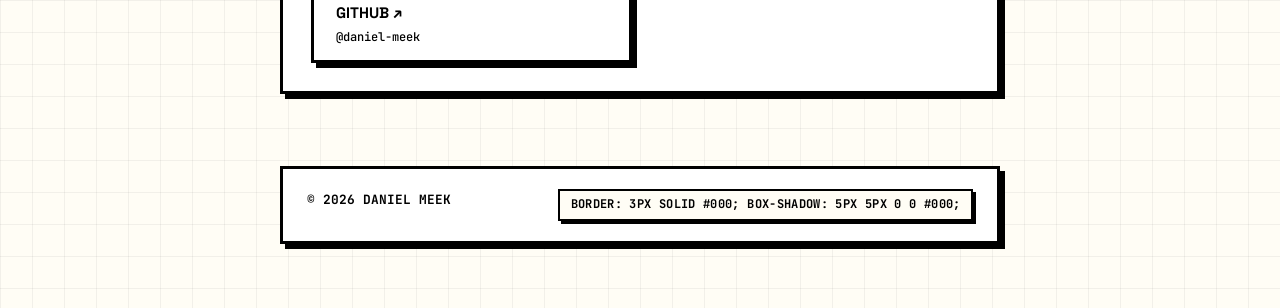
==== commit c2094b2d: "update 20261125" ====
--- a/index.html
+++ b/index.html
@@ -1,247 +1,322 @@
-<!doctype html>
-<html lang="no">
-<head>
-  <meta charset="utf-8">
-  <meta name="viewport" content="width=device-width, initial-scale=1">
-  <title>Daniel Meek</title>
-  <meta name="theme-color" content="#1d1813">
-  
-  <link rel="alternate" hreflang="no" href="https://daniel-meek.com/">
-  <link rel="alternate" hreflang="en" href="https://daniel-meek.com/en/">
-  
-  <script>
-    if (!matchMedia("(prefers-reduced-motion: reduce)").matches) {
-      document.documentElement.classList.add("js");
-    }
-  </script>
-  
-  <link rel="icon" href="data:image/svg+xml,%3Csvg xmlns='http://www.w3.org/2000/svg' viewBox='0 0 64 64'%3E%3Crect width='64' height='64' rx='18' fill='%231f3a5f'/%3E%3Ctext x='32' y='45' font-size='38' text-anchor='middle' font-family='Georgia,serif' fill='%23fcfbf8'%3ED%3C/text%3E%3C/svg%3E">
-  <link rel="preconnect" href="https://fonts.googleapis.com">
-  <link rel="preconnect" href="https://fonts.gstatic.com" crossorigin>
-  <link href="https://fonts.googleapis.com/css2?family=Fraunces:opsz,wght,SOFT@9..144,300..600,0..100&family=Inter:wght@400;500;600&display=swap" rel="stylesheet">
-  <link rel="stylesheet" href="style.css">
-</head>
-<body>
-
-<!-- Page loader funksjon for en annen gang
-<div class="page-loader" aria-hidden="true" hidden>
-<span class="loader-spinner"></span>
-</div>
--->
-
-<header class="topbar">
-  <button class="menu-toggle" type="button" aria-label="Åpne meny" aria-expanded="false" aria-controls="site-menu">
-    <span></span>
-    <span></span>
-    <span></span>
-  </button>
-  <nav class="site-menu" id="site-menu" aria-label="Hovedmeny">
-    <a href="/">Hjem</a>
-    <a href="#blog">Blog</a>
-    <a href="https://github.com/daniel-meek">GitHub</a>
-    <div class="menu-divider"></div>
-    <span class="menu-label">Språk</span>
-    <div class="menu-languages">
-      <a href="index.html" aria-current="page" lang="no">NO</a>
-      <a href="en/index.html" lang="en">EN</a>
-    </div>
-  </nav>
-</header>
-
-<!-- Language selector -->
-<nav class="lang" aria-label="Språk">
-  <a href="/" aria-current="page">NO</a>
-  <a href="./en/en_index.html">EN</a>
-</nav>
-
-<main>
-
-  <!-- ======================================
-       Introduction
-       ====================================== -->
-
-  <header class="intro">
-    <img src="assets/daniel.jpg" alt="Portrett av Daniel Larsen Meek" width="250" height="250">
-    <h1>Hei, jeg er Daniel.</h1>
-    <p class="lead">
-      Jeg er masterstudent i digital infrastruktur og cybersikkerhet ved NTNU.
-    </p>
-    <p>
-      Jeg har bakgrunn fra både cybersikkerhet og operativt sikkerhetsarbeid, og interesserer meg spesielt for nettverk, infrastruktur og sikkerhet i praksis.
-    </p>
-
-  </header>
-
-  <!-- ======================================
-       Erfaring
-       ====================================== -->
-  <section id="experience">
-    <h2>Utvalgt Erfaring</h2>
-    <ul>
-      <!-- Eksempel på jobb
-
-      <li>
-        <span class="when">Dato - Dato</span>
-        <h3>Stillingstittel <span class="org">· Arbeidsgiver AS</span></h3>
-        <p>Beskrivelse av stillingen.</p>
-      </li>
-      
-      -->
-      <li>
-        <span class="when">Nov 2021 – Jul 2026</span>
-        <h3>Vaktleder <span class="org">· Securitas AS</span></h3>
-      </li>
-      <li>
-        <span class="when">Jul 2016 – Nov 2021</span>
-        <h3>Vekter <span class="org">· Securitas AS</span></h3>
-      </li>
-      <li>
-        <span class="when">Jan 2015 – Des 2015</span>
-        <h3>Vaktsoldat <span class="org">· Artilleribataljonen, Forsvaret</span></h3>
-      </li>
-      <li>
-        <span class="when">Aug 2014 – Jul 2016</span>
-        <h3>Servicetekniker <span class="org">· Get AS, via Avantas</span></h3>
-      </li>
-    </ul>
-  </section>
-
-  <!-- ======================================
-       Utdanning
-       ====================================== -->
-  <section id="education">
-    <h2>Utdanning</h2>
-    <ul>
-      <li>
-        <span class="when">Aug 2026 – Nå</span>
-        <h3>MSc, Digital Infrastruktur og Cybersikkerhet <span class="org">· NTNU</span></h3>
-        <!--<p>https://www.ntnu.edu/studies/mstcnns</p>-->
-      </li>
-      <li>
-        <span class="when">Aug 2023 – Jun 2026</span>
-        <h3>BSc, Cybersikkerhet <span class="org">· Noroff University College</span></h3>
-        <!--<p>https://www.noroff.no/studier/hoyskole/cyber-security</p>-->
-      </li>
-      <li>
-        <span class="when">Sep 2025</span>
-        <h3>Fagbrev, Byggdrifterfaget <span class="org">· Trøndelag fylkeskommune</span></h3>
-        <!--<p>https://www.udir.no/lk20/bdr03-02</p>-->
-      </li>
-      <li>
-        <span class="when">Apr 2022</span>
-        <h3>Fagbrev, Sikkerhetsfaget <span class="org">· Trøndelag fylkeskommune</span></h3>
-        <!--<p>https://www.udir.no/lk20/sik03-02</p>-->
-      </li>
-    </ul>
-  </section>
-
-  <!-- ======================================
-       Positions of Trust
-       ====================================== -->
-  <section id="positions" class="positions">
-    <h2>Verv</h2>
-    <ul class="positions-list">
-      <li>
-        <span class="when">Jul 2026 – Nå</span>
-        <h3>Klassetillitsvalgt, MDIGSEC <span class="org">· NTNU</span></h3>
-      </li>
-      <li>
-        <span class="when">Nov 2024 – Jul 2026</span>
-        <h3>Tillitsvalgt <span class="org">· Securitas AS | Norsk Arbeidsmandsforbund</span></h3>
-      </li>
-    </ul>
-  </section>
-
-  <!-- ======================================
-       Prosjekter
-       ====================================== -->
-  <section id="projects">
-    <h2>Prosjekter</h2>
-    <div class="projects-grid">
-      <a href="evolutinary-image-approximation.html" class="project-block">
-        <h3>Evolutionary Image Approximation</h3>
-        <p>Generativ bilde gjenskaping med former og farger.</p>
-      </a>
-      <!-- ======================================
-      <a href="#" class="project-block">
-        <h3>Terminal-applikasjoner</h3>
-        <p>CLI-verktøy skrevet i Python med fokus på databehandling og visualisering.</p>
-      </a>
-      <a href="#" class="project-block">
-        <h3>Hendelseshåndtering</h3>
-        <p>Systemer og rutiner for logging og rask respons ved sikkerhetsbrudd.</p>
-      </a>
-      <a href="#" class="project-block">
-        <h3>Infrastruktur-simulator</h3>
-        <p>Et nettleserbasert interaktivt prosjekt for visualisering av angrepsvektorer.</p>
-      </a>
-      ====================================== -->
-    </div>
-  </section>
-  
-
-  <!-- ======================================
-       Publications
-       
-  <section id="publications">
-    <h2>Publikasjoner</h2>
-    <ul>
-      <li>
-        <span class="when">2026</span>
-        <h3>ARTIIS 2026 <span class="org">· International Conference on Advanced Research in Technologies, Information, Innovation and Sustainability</span></h3>
-        <p>"Feature-Reduced Machine Learning for On-Device Anomaly Detection in Resource-Constrained IoT Networks, (2026), D. L. Meek & B. Haskins" - Publikasjonslenke legges inn når de er tilgjengelige.</p>
-      </li>
-    </ul>
-  </section>
-  ====================================== -->
-  
-  <!-- ======================================
-       Blog
-       
-  <section id="blog" class="blog">
-    <h2>Blogg</h2>
-    <ul class="blog-list">
-      <li>
-        <span class="when">2026.09.28</span>
-        <h3>Portfolio Site<span class="org"> · Exploring Porfolio Sites</span>
-        </h3>
-      </li>
-    </ul>
-
-    <ul class="blog-list">
-      <li>
-        <span class="when">2026.09.26</span>
-        <h3>ARTIIS 2026<span class="org"> · Feature-Reduced Machine Learning for On-Device Anomaly Detection in Resource-Constrained IoT Networks</span></h3>
-      </li>
-    </ul>
-  </section>
-  ====================================== -->
-
-  <!-- ======================================
-       Contact
-       ====================================== -->
-  <section id="contact" class="contact">
-    <h2>Kontakt</h2>
-    <ul class="contact-list">
-      <li>
-        <h3>E-post <span class="label"><a href="mailto:daniel.larsen.meek@gmail.com">daniel.larsen.meek@gmail.com</a></span></h3>
-      </li>
-      <li>
-        <h3><a href="https://www.linkedin.com/in/daniel-meek-066472229/" rel="me">LinkedIn</a></h3>
-      </li>
-      <li>
-        <h3><a href="https://github.com/daniel-meek" rel="me">GitHub</a></h3>
-      </li>
-    </ul>
-  </section>
-
-  <!-- ======================================
-       Footer
-       ====================================== -->
-  <footer>
-    © 2026 daniel-meek
-  </footer>
-
-</main>
-
-<script src="scripts.js"></script>
+<!doctype html>
+<html lang="no">
+<head>
+  <meta charset="utf-8">
+  <meta name="viewport" content="width=device-width, initial-scale=1">
+  <title>Daniel Meek</title>
+  <meta name="theme-color" content="#FFD23F">
+  
+  <link rel="alternate" hreflang="no" href="https://daniel-meek.com/">
+  <link rel="alternate" hreflang="en" href="https://daniel-meek.com/en/">
+  
+  <script>
+    if (!matchMedia("(prefers-reduced-motion: reduce)").matches) {
+      document.documentElement.classList.add("js");
+    }
+  </script>
+  
+  <link rel="icon" href="data:image/svg+xml,%3Csvg xmlns='http://www.w3.org/2000/svg' viewBox='0 0 64 64'%3E%3Crect width='60' height='60' x='2' y='2' fill='%23FFD23F' stroke='%23000' stroke-width='4'/%3E%3Ctext x='32' y='46' font-size='40' font-weight='800' text-anchor='middle' font-family='sans-serif' fill='%23000'%3ED%3C/text%3E%3C/svg%3E">
+  <link rel="preconnect" href="https://fonts.googleapis.com">
+  <link rel="preconnect" href="https://fonts.gstatic.com" crossorigin>
+  <link href="https://fonts.googleapis.com/css2?family=Inter:wght@400;500;600&family=JetBrains+Mono:wght@500;700&family=Space+Grotesk:wght@500;700&family=Syne:wght@700;800&display=swap" rel="stylesheet">
+  <link rel="stylesheet" href="style.css">
+</head>
+<body>
+
+<header class="topbar">
+  <div class="topbar-left">
+    <button class="menu-toggle" type="button" aria-label="Åpne meny" aria-expanded="false" aria-controls="site-menu">
+      <span></span>
+      <span></span>
+      <span></span>
+    </button>
+    <a href="/" class="site-name">daniel-meek.com</a>
+  </div>
+
+  <div class="topbar-right">
+    <span class="status-pill"><span class="status-dot"></span> TRONDHEIM // NO</span>
+  </div>
+
+  <nav class="site-menu" id="site-menu" aria-label="Hovedmeny">
+    <a href="/" aria-current="page">Hjem</a>
+    <a href="blog.html">Blogg</a>
+    <a href="projects.html">Prosjekter</a>
+    <a href="https://github.com/daniel-meek">GitHub</a>
+    <div class="menu-divider"></div>
+    <span class="menu-label">Språk</span>
+    <div class="menu-languages">
+      <a href="index.html" aria-current="page" lang="no">NO</a>
+      <a href="en/index.html" lang="en">EN</a>
+    </div>
+  </nav>
+</header>
+
+<main>
+
+  <!-- ======================================
+       00 // Introduction
+       ====================================== -->
+  <header class="intro">
+    <div class="intro-top">
+      <span class="badge badge-green">STATUS // MSc DIGSEC @ NTNU</span>
+      <span class="badge badge-mono">SYS.VER // 2026.12</span>
+    </div>
+
+    <div class="intro-grid">
+      <div class="intro-copy">
+        <h1 data-no-split>Hei,<br> jeg er <span class="highlight">Daniel.</span></h1>
+        <p class="lead">
+          Masterstudent i Digital Infrastruktur og Cybersikkerhet ved NTNU.
+        </p>
+        <p>
+          Jeg har en bakgrunn innen både cybersikkerhet og operasjonell sikkerhetsarbeid, og jeg er spesielt interessert i nettverk, infrastruktur og sikkerhet i praksis.
+        </p>
+        <div class="hero-actions">
+          <a href="#projects" class="btn btn-primary">Se Prosjekter ↓</a>
+          <a href="#publications" class="btn btn-secondary">Publikasjoner</a>
+          <a href="#contact" class="btn btn-secondary">Kontakt</a>
+        </div>
+      </div>
+
+      <div class="intro-portrait">
+        <div class="portrait-frame">
+          <img src="assets/daniel.jpg" alt="Portrett av Daniel Larsen Meek" width="180" height="180">
+          <span class="portrait-caption">FIG 01 // D. MEEK</span>
+        </div>
+      </div>
+    </div>
+  </header>
+
+  <!-- ======================================
+       01 // Erfaring
+       ====================================== -->
+  <section id="experience">
+    <div class="section-header">
+      <span class="section-num">01</span>
+      <h2>Utvalgt Erfaring</h2>
+    </div>
+    <ul>
+      <li>
+        <span class="when">Nov 2021 - Jul 2026</span>
+        <h3>Vaktleder <span class="org">· Securitas AS</span></h3>
+        <p>Operativ ledelse av vaktlag, kvalitetssikring av sikkerhetsleveranser og koordinering ved hendelser.</p>
+      </li>
+      <li>
+        <span class="when">Jul 2016 - Nov 2021</span>
+        <h3>Vekter <span class="org">· Securitas AS</span></h3>
+        <p>Fysisk sikring, adgangskontroll, teknisk overvåking og førstelinjes hendelseshåndtering.</p>
+      </li>
+      <li>
+        <span class="when">Jan 2015 - Des 2015</span>
+        <h3>Vaktsoldat <span class="org">· Artilleribataljonen, Forsvaret</span></h3>
+        <p>Militær vakt- og sikringstjeneste med skjerpede krav til beredskap og adgangskontroll.</p>
+      </li>
+      <li>
+        <span class="when">Aug 2014 - Jul 2016</span>
+        <h3>Servicetekniker <span class="org">· Get AS, via Avantas</span></h3>
+        <p>Installasjon, feilsøking og vedlikehold av nettverks- og bredbåndsinfrastruktur.</p>
+      </li>
+    </ul>
+  </section>
+
+  <!-- ======================================
+       02 // Utdanning
+       ====================================== -->
+  <section id="education">
+    <div class="section-header">
+      <span class="section-num">02</span>
+      <h2>Utdanning</h2>
+    </div>
+    <ul>
+      <li>
+        <span class="when">Aug 2026 - Nå</span>
+        <h3>MSc, Digital Infrastruktur og Cybersikkerhet <span class="org">· NTNU</span></h3>
+        <p>Masterprogram med fordypning i pålitelig ytelsesdesign, nettverksarkitektur og sikkerhet.</p>
+      </li>
+      <li>
+        <span class="when">Aug 2023 - Jun 2026</span>
+        <h3>BSc, Cybersikkerhet <span class="org">· Noroff University College</span></h3>
+        <p>Bachelorgrad i nettverkssikkerhet, digital etterforskning og inntrengingsdeteksjon i IoT-nettverk.</p>
+      </li>
+      <li>
+        <span class="when">Sep 2025</span>
+        <h3>Fagbrev, Byggdrifterfaget <span class="org">· Trøndelag fylkeskommune</span></h3>
+        <p>Drift, vedlikehold og teknisk overvåking av bygningsmasse og tekniske anlegg.</p>
+      </li>
+      <li>
+        <span class="when">Apr 2022</span>
+        <h3>Fagbrev, Sikkerhetsfaget <span class="org">· Trøndelag fylkeskommune</span></h3>
+        <p>Risikovurdering, fysisk sikring, beredskapsplanlegging og operativ sikkerhetsledelse.</p>
+      </li>
+      <!--
+      <li>
+        <span class="when">Aug 2011 - Jun 2014</span>
+        <h3> Studiespesialisering, Realfag <span class="org">· Rissa VGS</span></h3>
+        <p>Videregående utdanning med fordypning i teknologi og forsknigslære, matematikk, fysikk, og kjemi.</p>
+      </li>
+      -->
+    </ul>
+  </section>
+
+  <!-- ======================================
+       03 // Verv
+       ====================================== -->
+  <section id="positions" class="positions">
+    <div class="section-header">
+      <span class="section-num">03</span>
+      <h2>Verv</h2>
+    </div>
+    <ul class="positions-list">
+      <li>
+        <span class="when">Jul 2026 - Nå</span>
+        <h3>Klassetillitsvalgt, MDIGSEC <span class="org">· NTNU</span></h3>
+        <p>Representant for studentene ved masterprogrammet i digital infrastruktur og cybersikkerhet.</p>
+      </li>
+      <li>
+        <span class="when">Nov 2024 - Jul 2026</span>
+        <h3>Tillitsvalgt <span class="org">· Securitas AS | Norsk Arbeidsmandsforbund</span></h3>
+        <p>Tillitsvalgt for vektere i avdelingen, med ansvar for drøftinger og arbeidsmiljø.</p>
+      </li>
+    </ul>
+  </section>
+
+  <!-- ======================================
+       04 // Prosjekter
+       ====================================== -->
+  <section id="projects">
+    <div class="section-header">
+      <span class="section-num">04</span>
+      <h2>Prosjekter</h2>
+    </div>
+
+    <div class="projects-grid">
+      <a href="projects/evolutionary-image-approximation.html" class="project-block">
+        <div class="project-top">
+          <span class="when">INTERACTIVE TOOL</span>
+          <span class="project-arrow" aria-hidden="true">↗</span>
+        </div>
+        <h3>Evolutionary Image Approximation</h3>
+        <p>Generativ bildegjenskaping med overlappende geometriske former og farger.</p>
+        <div class="project-meta">
+          <span class="tag">Media</span>
+          <span class="tag">Canvas API</span>
+        </div>
+      </a>
+      
+      <a href="https://github.com/daniel-meek/UC3BCS20-Bachelor-Project" class="project-block">
+        <div class="project-top">
+          <span class="when">MACHINE LEARNING PIPELINE</span>
+          <span class="project-arrow" aria-hidden="true">↗</span>
+        </div>
+        <h3>Recursive Feature Elimination Pipeline for IoT Anomaly Detection</h3>
+        <p>Bachelorprosjekt ved Noroff University College.</p>
+        <div class="project-meta">
+          <span class="tag">Machine Learning</span>
+          <span class="tag">Network Security</span>
+          <span class="tag">IoT</span>
+          <span class="tag">Anomaly Detection</span>
+        </div>
+      </a>
+    </div>
+
+    <div class="section-actions">
+      <a href="projects.html" class="btn btn-primary">Alle mine prosjekter →</a>
+    </div>
+  </section>
+
+  <!-- ======================================
+       05 // Publikasjoner
+       ====================================== -->
+  <section id="publications" class="publications">
+    <div class="section-header">
+      <span class="section-num">05</span>
+      <h2>Publikasjoner</h2>
+    </div>
+    <ul class="publications-list">
+      <li>
+        <span class="when">2026 · ARTIIS 2026</span>
+        <h3>Feature-Reduced Machine Learning for On-Device Anomaly Detection in Resource-Constrained IoT Networks <span class="org">, (2026), D. Meek &amp; B. Haskins</span></h3>
+        <p>Paper · <a href="blog/20260926-artiis-2026.html">Blogg</a> · <i>Publikasjonslenke legges inn når den er tilgjengelig.</i></p>
+      </li>
+    </ul>
+  </section>
+
+  <!-- ======================================
+       06 // Blogg
+       ====================================== -->
+  <section id="blog" class="blog">
+    <div class="section-header">
+      <span class="section-num">06</span>
+      <h2>Blogg</h2>
+    </div>
+    <ul class="blog-list">
+      <li>
+        <a href="blog/20261003-evolutionary-image-approximation.html" class="row-link">
+          <span class="when">2026.10.03 · Algorithmic Art &amp; Optimization</span>
+          <h3>Evolving Images with Geometric Primitives <span class="org">· Browser-Based Hill-Climbing</span></h3>
+        </a>
+        <p>Exploring genotype-to-phenotype mapping, error-weighted sampling, and perceptual SSIM loss in vanilla JavaScript, inspired by Berg et al. (2019).</p>
+      </li>
+      <li>
+        <a href="blog/20260928-portfolio-site.html" class="row-link">
+          <span class="when">2026.09.28 · Web Development</span>
+          <h3>Portfolio Site <span class="org">· Exploring Portfolio Sites</span></h3>
+        </a>
+        <p>Designing a minimal, zero-dependency personal site and unified CSS workspace for hosting interactive JS tools.</p>
+      </li>
+      <li>
+        <a href="blog/20260926-artiis-2026.html" class="row-link">
+          <span class="when">2026.09.26 · Publication &amp; Research</span>
+          <h3>ARTIIS 2026 <span class="org">· Feature-Reduced Machine Learning for On-Device Anomaly Detection in Resource-Constrained IoT Networks</span></h3>
+        </a>
+        <p>Summary of our research on on-device intrusion detection in resource-constrained IoT networks using the CIC IoT-DIAD 2024 dataset.</p>
+      </li>
+    </ul>
+    <div class="section-actions">
+      <a href="blog.html" class="btn btn-secondary">Alle innlegg på bloggen →</a>
+    </div>
+  </section>
+
+  <!-- ======================================
+       07 // Kontakt
+       ====================================== -->
+  <section id="contact" class="contact">
+    <div class="section-header">
+      <span class="section-num">07</span>
+      <h2>Kontakt</h2>
+    </div>
+    <div class="contact-card">
+      <!-- <p class="contact-lead">Tilgjengelig for faglige samtaler om nettverk, sikkerhet og forskningsprosjekter.</p> -->
+      <div class="contact-actions">
+        <a href="mailto:daniel.larsen.meek@gmail.com" class="btn btn-primary">
+          <span class="btn-label">E-POST</span>
+          <span class="btn-sub">daniel.larsen.meek@gmail.com</span>
+        </a>
+        <a href="https://www.linkedin.com/in/daniel-meek-066472229/" rel="me" class="btn btn-secondary">
+          <span class="btn-label">LINKEDIN ↗</span>
+          <span class="btn-sub">/in/daniel-meek</span>
+        </a>
+        <a href="https://github.com/daniel-meek" rel="me" class="btn btn-secondary">
+          <span class="btn-label">GITHUB ↗</span>
+          <span class="btn-sub">@daniel-meek</span>
+        </a>
+      </div>
+    </div>
+  </section>
+
+  <!-- ======================================
+       Footer
+       ====================================== -->
+  <footer>
+    <div class="footer-left">© 2026 DANIEL MEEK</div>
+    <div class="footer-left">
+      <span class="badge badge-mono">border: 3px solid #000; box-shadow: 5px 5px 0 0 #000;
+      </span>
+    </div>
+  </footer>
+
+</main>
+
+<script src="scripts.js"></script>
+</body>
+</html>
--- a/style.css
+++ b/style.css
@@ -1,622 +1,1389 @@
-/* ========================================
-   Theme
-   ======================================== */
-
-:root {
-  --bg: #efe6d6;
-  --ink: #1d1813;
-  --muted: #5b5245;
-  --rule: #cbbfa9;
-  --accent: #1f3a5f;
-
-  --serif:
-    "Fraunces",
-    Georgia,
-    "Times New Roman",
-    serif;
-
-  --sans:
-    "Inter",
-    system-ui,
-    -apple-system,
-    "Segoe UI",
-    sans-serif;
-}
-
-
-/* ========================================
-   Base
-   ======================================== */
-
-*,
-*::before,
-*::after {
-  box-sizing: border-box;
-}
-
-html {
-  -webkit-text-size-adjust: 100%;
-}
-
-body {
-  margin: 0;
-
-  background: var(--bg);
-  color: var(--ink);
-
-  font-family: var(--serif);
-  font-variation-settings: "SOFT" 100;
-  font-size: 1.125rem;
-  line-height: 1.65;
-
-  -webkit-font-smoothing: antialiased;
-}
-
-main {
-  max-width: 36rem;
-  margin: 0 auto;
-  padding: 6.5rem 1.5rem 3rem;
-}
-
-
-/* ========================================
-   Links
-   ======================================== */
-
-a {
-  color: inherit;
-
-  text-decoration: underline;
-  text-decoration-color: var(--rule);
-  text-decoration-thickness: 1.5px;
-  text-underline-offset: 0.2em;
-
-  transition:
-    text-decoration-color 0.15s,
-    color 0.15s;
-}
-
-a:hover {
-  color: var(--accent);
-  text-decoration-color: currentColor;
-}
-
-a:focus-visible {
-  outline: 2px solid var(--accent);
-  outline-offset: 3px;
-  border-radius: 3px;
-}
-
-
-/* ========================================
-   Language selector
-   ======================================== */
-
-.lang {
-  position: fixed;
-  top: 1rem;
-  left: 1rem;
-  z-index: 20;
-
-  display: flex;
-  gap: 0.25rem;
-
-  padding: 0.2rem;
-
-  border: 1px solid var(--rule);
-  border-radius: 999px;
-
-  background: color-mix(
-    in srgb,
-    var(--bg) 88%,
-    transparent
-  );
-
-  backdrop-filter: blur(8px);
-
-  font-family: var(--sans);
-  font-size: 0.78rem;
-}
-
-.lang a {
-  padding: 0.25rem 0.55rem;
-
-  border-radius: 999px;
-
-  text-decoration: none;
-}
-
-.lang a[aria-current="page"] {
-  background: var(--ink);
-  color: var(--bg);
-}
-
-
-/* ========================================
-   Introduction
-   ======================================== */
-
-.intro img {
-  display: block;
-  
-  margin-bottom: 1.5rem;
-  border-radius: 50%;
-  object-fit: cover;
-}
-
-h1 {
-  margin: 0 0 1rem;
-  font-family: var(--sans);
-  font-size: 2.5rem;
-  font-weight: 500;
-  line-height: 1.15;
-  letter-spacing: -0.025em;
-}
-
-.intro p {
-  margin: 0 0 1rem;
-}
-
-.intro .lead {
-  font-size: 1.25rem;
-}
-
-
-/* ========================================
-   Sections
-   ======================================== */
-
-section {
-  margin-top: 4rem;
-}
-
-h2 {
-  margin: 0 0 1.25rem;
-  font-family: var(--sans);
-  font-size: 1.75rem;
-  font-weight: 500;
-  line-height: 1.2;
-  letter-spacing: -0.015em;
-}
-
-
-/* ========================================
-   Lists / rows
-   ======================================== */
-
-ul {
-  margin: 0;
-  padding: 0;
-
-  list-style: none;
-}
-
-li {
-  position: relative;
-
-  padding: 1rem 0 1.1rem;
-}
-
-li::before,
-li:last-child::after {
-  content: "";
-
-  position: absolute;
-  left: 0;
-  right: 0;
-  z-index: 0;
-
-  height: 1px;
-
-  background: var(--rule);
-
-  transform-origin: left;
-
-  transition:
-    transform 0.9s cubic-bezier(0.2, 0.7, 0.2, 1)
-    var(--d, 0s);
-}
-
-li::before {
-  top: 0;
-}
-
-li:last-child::after {
-  bottom: 0;
-}
-
-li > *:not(.fill) {
-  position: relative;
-  z-index: 2;
-
-  transition:
-    transform 0.8s cubic-bezier(0.2, 0.7, 0.2, 1)
-      var(--d, 0s),
-    opacity 1s ease
-      var(--d, 0s),
-    color 0.5s ease;
-}
-
-
-/* ========================================
-   Row hover fill
-   ======================================== */
-
-.fill {
-  position: absolute;
-  inset: 0 -0.9rem;
-  z-index: 1;
-
-  background: var(--ink);
-
-  border-radius: 12px;
-
-  /* Endret til left-to-right animasjon */
-  transform: scaleX(0);
-  transform-origin: left;
-
-  /* Mykere animasjon */
-  transition:
-    transform 0.7s cubic-bezier(0.25, 1, 0.35, 1),
-    border-radius 0.15s linear;
-
-  pointer-events: none;
-}
-
-.fill.join-top {
-  border-top-left-radius: 0;
-  border-top-right-radius: 0;
-}
-
-.fill.join-bottom {
-  border-bottom-left-radius: 0;
-  border-bottom-right-radius: 0;
-}
-
-li.hover .fill {
-  transform: scaleX(1);
-}
-
-li.hover > *:not(.fill) {
-  transform: translateX(0.45rem);
-}
-
-li.hover h3 {
-  color: var(--bg);
-}
-
-li.hover .org,
-li.hover .when,
-li.hover p {
-  color: #d9cfbb;
-}
-
-
-/* ========================================
-   JavaScript entrance animations
-   ======================================== */
-
-.js li::before,
-.js li:last-child::after {
-  transform: scaleX(0);
-}
-
-.js li > *:not(.fill) {
-  opacity: 0;
-  transform: translateY(15px);
-}
-
-.js li.in::before,
-.js li.in:last-child::after {
-  transform: scaleX(1);
-}
-
-.js li.in > *:not(.fill) {
-  opacity: 1;
-  transform: none;
-}
-
-.js li.in.hover > *:not(.fill) {
-  transform: translateX(0.45rem);
-}
-
-
-/* ========================================
-   Heading animation
-   ======================================== */
-
-.js .ch {
-  display: inline-block;
-
-  white-space: pre;
-
-  opacity: 0;
-  transform: translateY(0.45em);
-
-  animation:
-    rise 0.8s cubic-bezier(0.2, 0.7, 0.2, 1)
-    forwards;
-
-  animation-delay:
-    calc(var(--i) * 45ms + 100ms);
-}
-
-@keyframes rise {
-  to {
-    opacity: 1;
-    transform: none;
-  }
-}
-
-
-/* ========================================
-   Reduced motion
-   ======================================== */
-
-@media (prefers-reduced-motion: reduce) {
-  .fill,
-  li > *:not(.fill) {
-    transition: none;
-  }
-  
-  .project-block {
-    transition: none;
-  }
-}
-
-
-/* ========================================
-   Row typography
-   ======================================== */
-
-.when {
-  display: block;
-
-  margin-bottom: 0.2rem;
-
-  color: var(--muted);
-
-  font-family: var(--sans);
-  font-size: 0.8rem;
-}
-
-h3 {
-  margin: 0;
-
-  font-family: var(--sans);
-  font-size: 1rem;
-  font-weight: 600;
-  line-height: 1.4;
-}
-
-h3 .org {
-  color: var(--muted);
-
-  font-weight: 400;
-}
-
-li p {
-  margin: 0.35rem 0 0;
-
-  color: var(--muted);
-
-  font-family: var(--sans);
-  font-size: 0.925rem;
-  line-height: 1.55;
-}
-
-
-/* ========================================
-   Projects Grid
-   ======================================== */
-
-.projects-grid {
-  display: grid;
-  grid-template-columns: repeat(2, 1fr);
-  gap: 1.25rem;
-  margin-top: 2rem;
-}
-
-.project-block {
-  display: flex;
-  flex-direction: column;
-  padding: 1.75rem;
-  
-  background: color-mix(in srgb, var(--ink) 3%, transparent);
-  border: 1px solid var(--rule);
-  border-radius: 12px;
-  
-  text-decoration: none;
-  
-  transition: 
-    transform 0.6s cubic-bezier(0.2, 0.7, 0.2, 1),
-    background 0.5s ease,
-    border-color 0.5s ease;
-}
-
-.project-block h3 {
-  font-size: 1.15rem;
-  margin-bottom: 0.5rem;
-  transition: color 0.5s ease;
-}
-
-.project-block p {
-  margin: 0;
-  font-size: 0.95rem;
-  line-height: 1.5;
-  color: var(--muted);
-  font-family: var(--sans);
-  transition: color 0.5s ease;
-}
-
-.project-block:hover {
-  transform: translateY(-5px);
-  background: var(--ink);
-  border-color: var(--ink);
-}
-
-.project-block:hover h3 {
-  color: var(--bg);
-}
-
-.project-block:hover p {
-  color: #d9cfbb;
-}
-
-@media (max-width: 600px) {
-  .projects-grid {
-    grid-template-columns: 1fr;
-  }
-}
-
-
-/* ========================================
-   Contact
-   ======================================== */
-
-.contact p {
-  margin: 0 0 0.5rem;
-}
-
-.contact-list a {
-  font-size: 1rem;
-}
-
-.contact-list h3 {
-  display: flex;
-  align-items: baseline;
-  gap: 0.55rem;
-}
-
-.contact-list .label {
-  min-width: 4.5rem;
-
-  color: var(--muted);
-
-  font-weight: 400;
-}
-
-.contact a {
-color: inherit;
-}
-
-
-/* ========================================
-   Footer
-   ======================================== */
-
-footer {
-  margin-top: 4rem;
-  padding-top: 1.5rem;
-
-  border-top: 1px solid var(--rule);
-
-  color: var(--muted);
-
-  font-family: var(--sans);
-  font-size: 0.8rem;
-}
-
-
-/* ========================================
-   Mobile
-   ======================================== */
-
-@media (max-width: 480px) {
-  main {
-    padding-top: 5rem;
-  }
-
-  h1 {
-    font-size: 2.1rem;
-  }
-
-  body {
-    font-size: 1.05rem;
-  }
-
-  .lang {
-    position: absolute;
-  }
-}
-
-/* ========================================
-   Topbar / menu
-   ======================================== */
-.topbar {
-  position: fixed;
-  inset: 0 0 auto;
-  z-index: 40;
-  height: 3.5rem;
-  padding: 0 1rem;
-  display: flex;
-  align-items: center;
-  background: var(--ink);
-  color: var(--bg);
-}
-.site-name { margin-left: .75rem; font: 500 .82rem/1 var(--sans); letter-spacing: .035em; opacity: .82; }
-.menu-toggle { position: relative; width: 2.5rem; height: 2.5rem; margin-left: -.5rem; border: 0; border-radius: 10px; color: inherit; background: transparent; cursor: pointer; }
-.menu-toggle:hover { background: rgba(255,255,255,.08); }
-.menu-toggle:focus-visible { outline: 2px solid var(--bg); outline-offset: 2px; }
-.menu-toggle span { position: absolute; left: .625rem; top: 50%; width: 1.25rem; height: 1.5px; border-radius: 2px; background: currentColor; transition: transform .5s cubic-bezier(.22,1,.36,1), opacity .18s ease; }
-.menu-toggle span:nth-child(1) { transform: translateY(-7px); }
-.menu-toggle span:nth-child(2) { transform: translateY(-50%) scaleX(1); }
-.menu-toggle span:nth-child(3) { transform: translateY(6px); }
-.menu-toggle[aria-expanded="true"] span:nth-child(1) { transform: translateY(-50%) rotate(45deg); }
-.menu-toggle[aria-expanded="true"] span:nth-child(2) { transform: translateY(-50%) scaleX(0); opacity: 0; }
-.menu-toggle[aria-expanded="true"] span:nth-child(3) { transform: translateY(-50%) rotate(-45deg); }
-.site-menu { position: absolute; left: .75rem; top: 4rem; width: 13rem; padding: .5rem; border-radius: 16px; background: var(--ink); color: var(--bg); font: 500 .9rem/1.3 var(--sans); box-shadow: 0 16px 45px rgba(29,24,19,.22); opacity: 0; visibility: hidden; transform: translateY(-8px); transition: opacity .22s ease, transform .35s cubic-bezier(.22,1,.36,1), visibility .22s; }
-.site-menu.open { opacity: 1; visibility: visible; transform: none; }
-.site-menu > a { display: block; padding: .7rem .85rem; border-radius: 10px; text-decoration: none; }
-.site-menu > a:hover { color: inherit; background: rgba(255,255,255,.08); }
-.menu-divider { height: 1px; margin: .3rem .5rem; background: rgba(255,255,255,.15); }
-.menu-label { display: block; padding: .55rem .85rem .35rem; font-size: .68rem; letter-spacing: .12em; text-transform: uppercase; opacity: .55; }
-.menu-languages { display: flex; gap: .35rem; padding: .2rem .7rem .5rem; }
-.menu-languages a { padding: .3rem .65rem; border-radius: 999px; text-decoration: none; }
-.menu-languages a[aria-current="page"] { background: var(--bg); color: var(--ink); }
-
-/* page-loader
-   
-.page-loader { 
-  position: fixed; 
-  inset: 0; 
-  z-index: 100; 
-  display: grid; 
-  place-items: center; 
-  background: var(--ink); 
-  color: var(--bg); 
-  transform: translateY(-100%);
-  transition: transform .55s cubic-bezier(.65,0,.35,1); 
-}
-
-.page-loader.entering { 
-  transform: translateY(0); 
-}
-
-.page-loader.leaving { 
-  transform: translateY(-100%); 
-}
-
-.loader-spinner { 
-  width: 3rem; 
-  height: 3rem; 
-  border: 2px solid rgba(239,230,214,.25); 
-  border-top-color: var(--bg); 
-  border-radius: 50%; 
-  animation: spin .75s linear infinite; 
-}
-
-@keyframes spin { 
-  to { 
-    transform: rotate(360deg); 
-  } 
-}
-*/
-
-/* Row descriptions reveal only on highlight */
-main li > p { max-height: 0; margin-top: 0; overflow: hidden; opacity: 0; transform: translateY(-4px); transition: max-height .65s cubic-bezier(.22,1,.36,1), margin .65s cubic-bezier(.22,1,.36,1), opacity .5s ease, transform .65s cubic-bezier(.22,1,.36,1), color .5s ease; }
-main li.hover > p { max-height: 8rem; margin-top: .35rem; opacity: 1; transform: translateX(.45rem); }
-.js main li.in:not(.hover) > p { opacity: 0; transform: translateY(-4px); }
-@media (prefers-reduced-motion: reduce) { .page-loader { display: none; } 
-.loader-spinner { animation: none; } 
-.menu-toggle span, .site-menu, main li > p { transition: none; } }+
+
+/* ========================================
+   01. Token System — Neubrutalist Grammar
+   ======================================== */
+
+:root {
+  /* Structural Base (18.5:1 contrast ratio) */
+  --bg: #FFFDF5;
+  --surface: #FFFFFF;
+  --ink: #000000;
+  --muted: #222222; /* Darkened for strict WCAG 2.2 AA compliance (4.5:1+) */
+
+  /* Canonical Categorical Accents (Flat fills only, zero gradients) */
+  --yellow: #FFD23F;
+  --pink: #FF6B6B;
+  --blue: #74B9FF;
+  --green: #88D498;
+  --orange: #FFA552;
+  --lavender: #B8A9FA;
+
+  /* Canonical Stroke Widths */
+  --border-thin: 2px solid var(--ink);
+  --border: 3px solid var(--ink);
+  --border-thick: 4px solid var(--ink);
+  --radius: 0px;
+
+  /* Three-Tier Shadow System (Zero blur, always) */
+  --shadow-sm: 3px 3px 0 0 var(--ink); /* Badges, chips, inline controls */
+  --shadow: 5px 5px 0 0 var(--ink);    /* Cards, buttons, panels */
+  --shadow-lg: 8px 8px 0 0 var(--ink); /* Hero modules, overlays, focus/hover */
+
+  /* Curated Font Pairing #1 (Display, Heading, Calm Body, Engineered Mono) */
+  --display: "Syne", "Space Grotesk", system-ui, sans-serif;
+  --heading: "Space Grotesk", system-ui, sans-serif;
+  --sans: "Inter", system-ui, -apple-system, sans-serif;
+  --mono: "JetBrains Mono", ui-monospace, monospace;
+}
+
+
+/* ========================================
+   02. Base & Exposed Structure Grid
+   ======================================== */
+
+*,
+*::before,
+*::after {
+  box-sizing: border-box;
+}
+
+html {
+  -webkit-text-size-adjust: 100%;
+  scroll-behavior: smooth;
+}
+
+body {
+  margin: 0;
+  background-color: var(--bg);
+  /* Exposed architectural grid lines */
+  background-image:
+    linear-gradient(to right, rgba(0, 0, 0, 0.05) 1px, transparent 1px),
+    linear-gradient(to bottom, rgba(0, 0, 0, 0.05) 1px, transparent 1px);
+  background-size: 32px 32px;
+  color: var(--ink);
+  font-family: var(--sans);
+  font-size: 1.05rem;
+  line-height: 1.65;
+  -webkit-font-smoothing: antialiased;
+}
+
+main {
+  max-width: 48rem;
+  margin: 0 auto;
+  padding: 6.75rem 1.5rem 4rem;
+}
+
+
+/* ========================================
+   03. Links & WCAG 2.2 Focus Rings
+   ======================================== */
+
+a {
+  color: inherit;
+  text-decoration: underline;
+  text-decoration-color: var(--ink);
+  text-decoration-thickness: 2px;
+  text-underline-offset: 0.2em;
+  transition: background-color 0.1s ease, color 0.1s ease;
+}
+
+a:hover {
+  background-color: var(--yellow);
+  color: var(--ink);
+}
+
+/* Never let thick borders swallow keyboard focus (WCAG 2.4.7) */
+a:focus-visible,
+button:focus-visible,
+input:focus-visible,
+select:focus-visible {
+  outline: 3px solid var(--blue);
+  outline-offset: 3px;
+}
+
+
+/* ========================================
+   04. Canonical Badges & Buttons
+   ======================================== */
+
+.badge {
+  display: inline-block;
+  font-family: var(--mono);
+  font-size: 0.75rem;
+  font-weight: 700;
+  text-transform: uppercase;
+  letter-spacing: 0.03em;
+  padding: 0.25rem 0.65rem;
+  border: var(--border-thin);
+  box-shadow: var(--shadow-sm);
+  background: var(--surface);
+  color: var(--ink);
+}
+
+.badge-green {
+  background: var(--green);
+}
+
+.badge-mono {
+  background: var(--bg);
+}
+
+/* The Canonical Neubrutalist Button Pattern */
+.btn {
+  display: inline-flex;
+  flex-direction: column;
+  justify-content: center;
+  border: var(--border);
+  border-radius: var(--radius);
+  background: var(--surface);
+  color: var(--ink);
+  box-shadow: var(--shadow);
+  font-family: var(--heading);
+  font-weight: 700;
+  font-size: 0.95rem;
+  text-transform: uppercase;
+  text-decoration: none;
+  padding: 0.75rem 1.35rem;
+  cursor: pointer;
+  transition: transform 0.1s ease, box-shadow 0.1s ease, background-color 0.1s ease;
+}
+
+.btn-primary {
+  background: var(--yellow);
+}
+
+.btn-secondary {
+  background: var(--surface);
+}
+
+/* Lift + grow shadow on hover */
+.btn:hover {
+  background: var(--yellow);
+  transform: translate(-2px, -2px);
+  box-shadow: 7px 7px 0 0 var(--ink);
+}
+
+.btn-primary:hover {
+  background: var(--pink);
+}
+
+/* Press down + kill shadow on active click */
+.btn:active {
+  transform: translate(3px, 3px);
+  box-shadow: none;
+}
+
+
+/* ========================================
+   05. Hero Module (Macro Asymmetry)
+   ======================================== */
+
+.intro {
+  background: var(--surface);
+  border: var(--border-thick);
+  box-shadow: var(--shadow-lg);
+  padding: 2.25rem;
+  position: relative;
+}
+
+.intro-top {
+  display: flex;
+  flex-wrap: wrap;
+  justify-content: space-between;
+  gap: 0.75rem;
+  margin-bottom: 1.75rem;
+  padding-bottom: 1rem;
+  border-bottom: var(--border);
+}
+
+.intro-grid {
+  display: grid;
+  grid-template-columns: 1fr auto;
+  gap: 2.25rem;
+  align-items: center;
+}
+
+h1 {
+  margin: 0 0 1.15rem;
+  font-family: var(--display);
+  font-size: clamp(2.35rem, 5vw, 3.35rem);
+  font-weight: 800;
+  line-height: 1.05;
+  letter-spacing: -0.03em;
+  text-transform: uppercase;
+}
+
+/* Stamped highlight box inside H1 */
+.highlight {
+  display: inline-block;
+  background: var(--yellow);
+  padding: 0 0.35rem;
+  border: var(--border);
+  box-shadow: var(--shadow-sm);
+}
+
+.intro p {
+  margin: 0 0 1rem;
+  max-width: 56ch;
+  color: var(--muted);
+}
+
+.intro .lead {
+  font-family: var(--heading);
+  font-size: 1.2rem;
+  font-weight: 700;
+  line-height: 1.35;
+  color: var(--ink);
+  margin-bottom: 0.85rem;
+}
+
+.hero-actions {
+  display: flex;
+  flex-wrap: wrap;
+  gap: 0.85rem;
+  margin-top: 1.5rem;
+}
+
+/* Structured Disruption: Offset & slightly rotated portrait frame */
+.portrait-frame {
+  background: var(--yellow);
+  border: var(--border);
+  box-shadow: var(--shadow-lg);
+  padding: 0.65rem 0.65rem 0.45rem;
+  transform: rotate(-2deg);
+  transition: transform 0.15s ease, background-color 0.15s ease;
+}
+
+.portrait-frame:hover {
+  transform: rotate(0deg) translate(-2px, -2px);
+  background: var(--pink);
+}
+
+.intro img {
+  display: block;
+  width: 175px;
+  height: 175px;
+  border-radius: var(--radius);
+  border: var(--border-thin);
+  object-fit: cover;
+  background: var(--surface);
+}
+
+.portrait-caption {
+  display: block;
+  margin-top: 0.45rem;
+  font-family: var(--mono);
+  font-size: 0.7rem;
+  font-weight: 700;
+  text-align: center;
+  letter-spacing: 0.05em;
+}
+
+@media (max-width: 680px) {
+  .intro-grid {
+    grid-template-columns: 1fr;
+  }
+  .intro-portrait {
+    order: -1;
+    justify-self: start;
+  }
+}
+
+
+/* ========================================
+   06. Section Headers (Indexed Blocks)
+   ======================================== */
+
+section {
+  margin-top: 4.5rem;
+}
+
+.section-header {
+  display: flex;
+  align-items: stretch;
+  gap: 0.65rem;
+  margin-bottom: 1.5rem;
+}
+
+.section-num {
+  display: inline-flex;
+  align-items: center;
+  justify-content: center;
+  padding: 0 0.75rem;
+  font-family: var(--mono);
+  font-size: 1rem;
+  font-weight: 700;
+  background: var(--yellow);
+  color: var(--ink);
+  border: var(--border);
+  box-shadow: var(--shadow-sm);
+}
+
+#education .section-num { background: var(--blue); }
+#positions .section-num { background: var(--green); }
+#projects .section-num  { background: var(--pink); }
+#publications .section-num { background: var(--orange); }
+#blog .section-num { background: var(--pink); }
+#contact .section-num   { background: var(--lavender); }
+
+h2 {
+  margin: 0;
+  padding: 0.35rem 0.95rem;
+  font-family: var(--heading);
+  font-size: 1.35rem;
+  font-weight: 700;
+  line-height: 1.2;
+  letter-spacing: -0.01em;
+  text-transform: uppercase;
+  background: var(--ink);
+  color: var(--bg);
+  border: var(--border);
+  box-shadow: var(--shadow-sm);
+}
+
+/* Categorical accents for Publications (#05) and Blog (#06) */
+#publications .section-num,
+#publications .when {
+  background: var(--orange);
+}
+
+#publications li.hover,
+#publications li:hover {
+  border-left-color: var(--orange);
+}
+
+#blog .section-num,
+#blog .when {
+  background: var(--pink);
+}
+
+#blog li.hover,
+#blog li:hover {
+  border-left-color: var(--pink);
+}
+
+/* Clickable blog row links without breaking the .row-details p reveal */
+.row-link {
+  display: block;
+  text-decoration: none;
+}
+
+.row-link:hover {
+  background: transparent;
+}
+
+.row-link:hover h3 {
+  text-decoration: underline;
+  text-decoration-thickness: 2px;
+}
+
+.section-actions {
+  margin-top: 1.25rem;
+}
+
+
+/* ========================================
+   07. Lists / Calm Body + Colored Shadow Hover
+   ======================================== */
+
+ul {
+  margin: 0;
+  padding: 0;
+  list-style: none;
+  display: flex;
+  flex-direction: column;
+  gap: 0.85rem;
+}
+
+main:not(.tool-workspace) li {
+  position: relative;
+  padding: 1.15rem 1.35rem;
+  background: var(--surface);
+  border: var(--border);
+  box-shadow: var(--shadow);
+  transition:
+    transform 0.12s ease,
+    box-shadow 0.12s ease,
+    border-left-width 0.12s ease;
+}
+
+/* Remove legacy 1px rules and pill fills */
+main:not(.tool-workspace) li::before,
+main:not(.tool-workspace) li:last-child::after,
+.fill {
+  display: none !important;
+}
+
+/* Restrained Hover: Keep white surface for legibility, use colored shadow + accent bar */
+main:not(.tool-workspace) li.hover,
+main:not(.tool-workspace) li:hover {
+  transform: translate(-2px, -2px);
+  border-left: 10px solid var(--yellow);
+  box-shadow: 7px 7px 0 0 var(--ink);
+}
+
+#education li.hover,
+#education li:hover {
+  border-left-color: var(--blue);
+}
+
+#positions li.hover,
+#positions li:hover {
+  border-left-color: var(--green);
+}
+
+.blog-list li.hover,
+.blog-list li:hover {
+  border-left-color: var(--pink);
+}
+
+.blog-list a {
+  text-decoration: none;
+}
+
+.blog-list a:hover {
+  background: transparent;
+}
+
+
+/* ========================================
+   08. Row Typography & Grid Reveal
+   ======================================== */
+
+.when {
+  display: inline-block;
+  margin-bottom: 0.45rem;
+  padding: 0.15rem 0.55rem;
+  background: var(--yellow);
+  border: var(--border-thin);
+  box-shadow: var(--shadow-sm);
+  color: var(--ink);
+  font-family: var(--mono);
+  font-size: 0.74rem;
+  font-weight: 700;
+  text-transform: uppercase;
+}
+
+#education .when { background: var(--blue); }
+#positions .when { background: var(--green); }
+
+h3 {
+  margin: 0;
+  font-family: var(--heading);
+  font-size: 1.15rem;
+  font-weight: 700;
+  line-height: 1.35;
+  color: var(--ink);
+}
+
+h3 .org {
+  color: var(--muted);
+  font-weight: 500;
+}
+
+/* Calm operational body copy (Inter 400) — always visible */
+li p {
+  margin: 0.65rem 0 0;
+  padding-top: 0.65rem;
+  border-top: var(--border-thin);
+  color: var(--muted);
+  font-family: var(--sans);
+  font-size: 0.96rem;
+  line-height: 1.6;
+}
+main:not(.tool-workspace) li > .row-details {
+  display: grid;
+  grid-template-rows: 0fr;
+  opacity: 0;
+  transition:
+    grid-template-rows 0.3s cubic-bezier(0.22, 1, 0.36, 1),
+    opacity 0.2s ease;
+}
+
+main:not(.tool-workspace) li > .row-details > p {
+  min-height: 0;
+  margin: 0;
+  overflow: hidden;
+  transition: padding-top 0.3s cubic-bezier(0.22, 1, 0.36, 1);
+}
+
+main:not(.tool-workspace) li.hover > .row-details,
+main:not(.tool-workspace) li:hover > .row-details {
+  grid-template-rows: 1fr;
+  opacity: 1;
+}
+
+main:not(.tool-workspace) li.hover > .row-details > p,
+main:not(.tool-workspace) li:hover > .row-details > p {
+  padding-top: 0.65rem;
+  margin-top: 0.65rem;
+  border-top: var(--border-thin);
+}
+
+@media (hover: none) {
+  main:not(.tool-workspace) li > .row-details {
+    grid-template-rows: 1fr;
+    opacity: 1;
+  }
+  main:not(.tool-workspace) li > .row-details > p {
+    padding-top: 0.65rem;
+    margin-top: 0.65rem;
+    border-top: var(--border-thin);
+  }
+}
+
+
+/* ========================================
+   09. Projects Grid (Filled & Accent Cards)
+   ======================================== */
+
+.projects-grid {
+  display: grid;
+  grid-template-columns: repeat(2, 1fr);
+  gap: 1.5rem;
+  margin-top: 1.25rem;
+}
+
+.project-block {
+  display: flex;
+  flex-direction: column;
+  padding: 1.6rem;
+  background: var(--yellow);
+  color: var(--ink);
+  border: var(--border);
+  border-radius: var(--radius);
+  box-shadow: var(--shadow);
+  text-decoration: none;
+  transition: transform 0.12s ease, box-shadow 0.12s ease, background-color 0.12s ease;
+}
+
+.project-block-secondary {
+  background: var(--surface);
+}
+
+.project-top {
+  display: flex;
+  justify-content: space-between;
+  align-items: center;
+  margin-bottom: 0.75rem;
+}
+
+.project-top .when {
+  margin-bottom: 0;
+  background: var(--surface);
+}
+
+.project-arrow {
+  display: inline-flex;
+  align-items: center;
+  justify-content: center;
+  width: 2rem;
+  height: 2rem;
+  border: var(--border-thin);
+  background: var(--surface);
+  box-shadow: var(--shadow-sm);
+  font-family: var(--mono);
+  font-weight: 700;
+}
+
+.project-block h3 {
+  font-size: 1.3rem;
+  margin-bottom: 0.5rem;
+}
+
+.project-block p {
+  margin: 0;
+  font-size: 0.95rem;
+  line-height: 1.55;
+  color: var(--muted);
+}
+
+.project-meta {
+  display: flex;
+  flex-wrap: wrap;
+  gap: 0.45rem;
+  margin-top: auto;
+  padding-top: 1.35rem;
+}
+
+.tag {
+  font-family: var(--mono);
+  font-size: 0.72rem;
+  font-weight: 700;
+  text-transform: uppercase;
+  padding: 0.2rem 0.55rem;
+  border-radius: var(--radius);
+  border: var(--border-thin);
+  background: var(--surface);
+  color: var(--ink);
+  box-shadow: var(--shadow-sm);
+}
+
+.project-block:hover {
+  background: var(--pink);
+  transform: translate(-3px, -3px);
+  box-shadow: var(--shadow-lg);
+}
+
+.project-block-secondary:hover {
+  background: var(--blue);
+}
+
+.project-block:active {
+  transform: translate(3px, 3px);
+  box-shadow: none;
+}
+
+@media (max-width: 640px) {
+  .projects-grid {
+    grid-template-columns: 1fr;
+  }
+}
+
+/* ========================================
+   09b. Blog Archive (Hero, Year Dividers, Tags)
+   ======================================== */
+
+.badge-pink {
+  background: var(--pink);
+}
+
+.blog-hero-meta {
+  display: flex;
+  flex-wrap: wrap;
+  align-items: center;
+  gap: 0.65rem;
+  margin-top: 1.35rem;
+}
+
+.blog-hero-meta .btn {
+  padding: 0.45rem 0.9rem;
+  font-size: 0.8rem;
+}
+
+/* Full-width structural divider between years */
+.year-divider {
+  display: flex;
+  align-items: center;
+  gap: 0.75rem;
+  margin: 0 0 1.5rem;
+}
+
+.year-divider .year-stamp {
+  margin: 0;
+  padding: 0.35rem 0.95rem;
+  font-family: var(--mono);
+  font-size: 1.15rem;
+  font-weight: 700;
+  line-height: 1.2;
+  background: var(--ink);
+  color: var(--yellow);
+  border: var(--border);
+  box-shadow: var(--shadow-sm);
+}
+
+.year-divider .year-rule {
+  flex: 1;
+  height: 4px;
+  background: var(--ink);
+}
+
+.year-divider .year-count {
+  font-family: var(--mono);
+  font-size: 0.75rem;
+  font-weight: 700;
+  text-transform: uppercase;
+  padding: 0.25rem 0.6rem;
+  background: var(--pink);
+  color: var(--ink);
+  border: var(--border-thin);
+  box-shadow: var(--shadow-sm);
+}
+
+/* Clean link wrapper (replaces inline styles in blog.html) */
+.blog-card-link {
+  display: block;
+  text-decoration: none;
+}
+
+.blog-card-link:hover {
+  background: transparent;
+}
+
+.blog-card-link:hover h3 {
+  text-decoration: underline;
+  text-decoration-thickness: 2px;
+}
+
+/* Tags row inside blog list items */
+.blog-tags {
+  display: flex;
+  flex-wrap: wrap;
+  gap: 0.45rem;
+  margin-top: 0.9rem;
+}
+
+/* Keep blog .when badges pink on the archive page */
+.blog-list .when {
+  background: var(--pink);
+}
+
+/* ========================================
+   09c. Blog Post / Article Layout
+   ======================================== */
+
+/* Blog post H1: switch from wide poster font (Syne) to structured heading font (Space Grotesk) */
+article .intro h1 {
+  font-family: var(--heading);
+  font-size: clamp(1.45rem, 3vw, 2rem);
+  font-weight: 700;
+  line-height: 1.2;
+  letter-spacing: -0.02em;
+  text-transform: none;
+  margin-bottom: 0.75rem;
+  overflow-wrap: break-word;
+  text-wrap: balance;
+}
+
+/* Slightly tighter lead & padding so the header box stays compact */
+article .intro {
+  padding: 1.75rem 2rem;
+}
+
+article .intro .lead {
+  font-size: 1.05rem;
+  font-weight: 500;
+  color: var(--muted);
+  margin-bottom: 0;
+}
+
+.post-body {
+  margin-top: 2rem;
+  padding: 2.25rem;
+  background: var(--surface);
+  border: var(--border);
+  box-shadow: var(--shadow);
+}
+
+.post-body > *:first-child {
+  margin-top: 0;
+}
+
+.post-body > *:last-child {
+  margin-bottom: 0;
+}
+
+.post-body p {
+  margin: 0 0 1.25rem;
+  color: var(--muted);
+}
+
+.post-body h2 {
+  display: inline-block;
+  margin: 2.5rem 0 1rem;
+  font-size: 1.2rem;
+}
+
+.post-body blockquote {
+  margin: 1.5rem 0;
+  padding: 1rem 1.25rem;
+  background: var(--bg);
+  border: var(--border-thin);
+  border-left: 8px solid var(--yellow);
+  box-shadow: var(--shadow-sm);
+  color: var(--ink);
+  font-size: 0.98rem;
+}
+
+.post-body code {
+  font-family: var(--mono);
+  font-size: 0.85em;
+  background: var(--bg);
+  border: 1.5px solid var(--ink);
+  padding: 0.1em 0.35em;
+}
+
+.post-body ol {
+  margin: 0 0 1.5rem;
+  padding-left: 1.35rem;
+  display: flex;
+  flex-direction: column;
+  gap: 0.65rem;
+}
+
+/* Keep ordered lists inside articles as clean prose instead of hover cards */
+.post-body ol li {
+  padding: 0;
+  background: transparent;
+  border: none;
+  box-shadow: none;
+  color: var(--muted);
+}
+
+.post-body ol li:hover,
+.post-body ol li.hover {
+  transform: none;
+  border-left: none;
+  box-shadow: none;
+}
+
+.article-table {
+  width: 100%;
+  border-collapse: collapse;
+  margin: 1.5rem 0;
+  font-size: 0.9rem;
+  border: var(--border);
+  box-shadow: var(--shadow-sm);
+}
+
+.article-table th,
+.article-table td {
+  text-align: left;
+  padding: 0.7rem 0.85rem;
+  border: var(--border-thin);
+  vertical-align: top;
+}
+
+.article-table th {
+  background: var(--yellow);
+  color: var(--ink);
+  font-family: var(--mono);
+  font-size: 0.75rem;
+  font-weight: 700;
+  text-transform: uppercase;
+}
+
+.cta-box {
+  margin: 2.25rem 0;
+  padding: 1.25rem 1.5rem;
+  background: var(--yellow);
+  border: var(--border);
+  box-shadow: var(--shadow);
+  display: flex;
+  justify-content: space-between;
+  align-items: center;
+  gap: 1rem;
+  flex-wrap: wrap;
+}
+
+.cta-box p {
+  margin: 0.25rem 0 0;
+  font-size: 0.9rem;
+  color: var(--ink);
+}
+
+.post-references {
+  font-size: 0.88rem;
+  color: var(--muted);
+}
+
+@media (max-width: 640px) {
+  .post-body {
+    padding: 1.5rem;
+  }
+}
+
+@media (max-width: 640px) {
+  article .intro,
+  .post-body {
+    padding: 1.5rem;
+  }
+}
+
+/* ========================================
+   09d. Projects Archive Grid & Hover Preview
+   ======================================== */
+
+main.projects-page {
+  max-width: 78rem;
+}
+
+.projects-page .projects-grid {
+  grid-template-columns: repeat(4, 1fr);
+  gap: 1.25rem;
+}
+
+.projects-page .project-block {
+  position: relative;
+  overflow: hidden;
+  min-height: 16rem;
+}
+
+/* Delayed hover preview image (hidden by default, fades in after 1.5s hover) */
+.project-preview {
+  position: absolute;
+  inset: 0;
+  width: 100%;
+  height: 100%;
+  object-fit: cover;
+  z-index: 2;
+  opacity: 0;
+  pointer-events: none;
+  background: var(--surface);
+  transition: opacity 0.15s ease 0s;
+}
+
+.project-block:hover .project-preview,
+.project-block:focus-visible .project-preview {
+  opacity: 1;
+  transition: opacity 0.25s ease 0.3s;
+}
+
+@media (max-width: 1100px) {
+  .projects-page .projects-grid {
+    grid-template-columns: repeat(3, 1fr);
+  }
+}
+
+@media (max-width: 800px) {
+  .projects-page .projects-grid {
+    grid-template-columns: repeat(2, 1fr);
+  }
+}
+
+@media (max-width: 480px) {
+  .projects-page .projects-grid {
+    grid-template-columns: 1fr;
+  }
+}
+
+/* ========================================
+   10. Contact Module
+   ======================================== */
+
+.contact-card {
+  background: var(--surface);
+  border: var(--border);
+  box-shadow: var(--shadow);
+  padding: 1.75rem;
+}
+
+.contact-lead {
+  margin: 0 0 1.35rem;
+  font-size: 1.05rem;
+  color: var(--muted);
+}
+
+.contact-actions {
+  display: grid;
+  grid-template-columns: repeat(auto-fit, minmax(210px, 1fr));
+  gap: 1rem;
+}
+
+.btn-label {
+  font-family: var(--heading);
+  font-size: 0.95rem;
+  font-weight: 700;
+}
+
+.btn-sub {
+  font-family: var(--mono);
+  font-size: 0.75rem;
+  font-weight: 500;
+  margin-top: 0.2rem;
+  text-transform: none;
+  word-break: break-all;
+}
+
+
+/* ========================================
+   11. Topbar & Navigation
+   ======================================== */
+
+.topbar {
+  position: fixed;
+  inset: 0 0 auto;
+  z-index: 40;
+  height: 3.85rem;
+  padding: 0 1.25rem;
+  display: flex;
+  align-items: center;
+  justify-content: space-between;
+  background: var(--bg);
+  color: var(--ink);
+  border-bottom: var(--border);
+}
+
+.topbar-left,
+.topbar-right {
+  display: flex;
+  align-items: center;
+  gap: 0.75rem;
+}
+
+.site-name {
+  font: 700 0.9rem/1 var(--mono);
+  text-transform: uppercase;
+  letter-spacing: -0.02em;
+  color: var(--ink);
+  background: var(--yellow);
+  padding: 0.45rem 0.75rem;
+  border: var(--border-thin);
+  box-shadow: var(--shadow-sm);
+  text-decoration: none;
+  transition: transform 0.1s ease, box-shadow 0.1s ease;
+}
+
+.site-name:hover {
+  background: var(--pink);
+  transform: translate(-1px, -1px);
+  box-shadow: 4px 4px 0 0 var(--ink);
+}
+
+.status-pill {
+  display: inline-flex;
+  align-items: center;
+  gap: 0.45rem;
+  font-family: var(--mono);
+  font-size: 0.72rem;
+  font-weight: 700;
+  padding: 0.35rem 0.65rem;
+  background: var(--surface);
+  border: var(--border-thin);
+  box-shadow: var(--shadow-sm);
+}
+
+.status-dot {
+  width: 8px;
+  height: 8px;
+  background: var(--green);
+  border: 1.5px solid var(--ink);
+}
+
+@media (max-width: 520px) {
+  .status-pill {
+    display: none;
+  }
+}
+
+.menu-toggle {
+  position: relative;
+  width: 2.5rem;
+  height: 2.5rem;
+  border: var(--border-thin);
+  border-radius: var(--radius);
+  color: var(--ink);
+  background: var(--surface);
+  box-shadow: var(--shadow-sm);
+  cursor: pointer;
+  transition: transform 0.1s ease, box-shadow 0.1s ease;
+}
+
+.menu-toggle:hover {
+  background: var(--yellow);
+  transform: translate(-1px, -1px);
+  box-shadow: 4px 4px 0 0 var(--ink);
+}
+
+.menu-toggle:active {
+  transform: translate(2px, 2px);
+  box-shadow: none;
+}
+
+.menu-toggle span {
+  position: absolute;
+  left: 0.5rem;
+  top: 50%;
+  width: 1.25rem;
+  height: 2.5px;
+  background: currentColor;
+  transition: transform 0.2s ease, opacity 0.15s ease;
+}
+
+.menu-toggle span:nth-child(1) { transform: translateY(-6px); }
+.menu-toggle span:nth-child(2) { transform: translateY(-50%); }
+.menu-toggle span:nth-child(3) { transform: translateY(4px); }
+
+.menu-toggle[aria-expanded="true"] {
+  background: var(--pink);
+}
+
+.menu-toggle[aria-expanded="true"] span:nth-child(1) { transform: translateY(-50%) rotate(45deg); }
+.menu-toggle[aria-expanded="true"] span:nth-child(2) { opacity: 0; }
+.menu-toggle[aria-expanded="true"] span:nth-child(3) { transform: translateY(-50%) rotate(-45deg); }
+
+.site-menu {
+  position: absolute;
+  left: 1.25rem;
+  top: 4.4rem;
+  width: 14.5rem;
+  padding: 0.65rem;
+  border-radius: var(--radius);
+  background: var(--surface);
+  color: var(--ink);
+  border: var(--border);
+  box-shadow: var(--shadow-lg);
+  font: 700 0.9rem/1.3 var(--heading);
+  text-transform: uppercase;
+  opacity: 0;
+  visibility: hidden;
+  transform: translateY(-6px);
+  transition: opacity 0.15s ease, transform 0.15s ease, visibility 0.15s;
+}
+
+.site-menu.open {
+  opacity: 1;
+  visibility: visible;
+  transform: none;
+}
+
+.site-menu > a {
+  display: block;
+  padding: 0.6rem 0.75rem;
+  color: var(--ink);
+  text-decoration: none;
+  border: 2px solid transparent;
+}
+
+.site-menu > a:hover,
+.site-menu > a[aria-current="page"] {
+  background: var(--yellow);
+  border-color: var(--ink);
+  box-shadow: var(--shadow-sm);
+}
+
+.menu-divider {
+  height: 3px;
+  margin: 0.5rem 0;
+  background: var(--ink);
+}
+
+.menu-label {
+  display: block;
+  padding: 0.35rem 0.5rem;
+  font-family: var(--mono);
+  font-size: 0.7rem;
+  letter-spacing: 0.08em;
+}
+
+.menu-languages {
+  display: flex;
+  gap: 0.5rem;
+  padding: 0.25rem 0.5rem 0.35rem;
+}
+
+.menu-languages a {
+  padding: 0.3rem 0.65rem;
+  border: var(--border-thin);
+  font-family: var(--mono);
+  font-size: 0.8rem;
+  color: var(--ink);
+  background: var(--bg);
+  text-decoration: none;
+}
+
+.menu-languages a[aria-current="page"] {
+  background: var(--ink);
+  color: var(--yellow);
+}
+
+
+/* ========================================
+   12. Entrance Animations & Reduced Motion
+   ======================================== */
+
+.js main:not(.tool-workspace) li {
+  opacity: 0;
+  transform: translateY(12px);
+}
+
+.js main:not(.tool-workspace) li.in {
+  opacity: 1;
+  transform: none;
+  transition:
+    transform 0.12s ease,
+    box-shadow 0.12s ease,
+    border-left-width 0.12s ease,
+    opacity 0.35s ease var(--d, 0s);
+}
+
+.js main:not(.tool-workspace) li.in.hover,
+.js main:not(.tool-workspace) li.in:hover {
+  transform: translate(-2px, -2px);
+}
+
+@media (prefers-reduced-motion: reduce) {
+  *,
+  *::before,
+  *::after {
+    transition: none !important;
+    animation: none !important;
+  }
+}
+
+
+/* ========================================
+   13. Footer
+   ======================================== */
+
+footer {
+  margin-top: 4.5rem;
+  padding: 1.25rem 1.5rem;
+  display: flex;
+  flex-wrap: wrap;
+  justify-content: space-between;
+  gap: 0.75rem;
+  border: var(--border);
+  background: var(--surface);
+  box-shadow: var(--shadow);
+  color: var(--ink);
+  font-family: var(--mono);
+  font-weight: 700;
+  font-size: 0.8rem;
+}
+
+
+/* ========================================
+   14. Interactive Tool System (Cyber, Media, TTRPG)
+   ======================================== */
+
+body[data-tool="cyber"] {
+  --bg: #141210;
+  --surface: #1d1915;
+  --ink: #FFFDF5;
+  --muted: #d9cfbb;
+}
+
+main.tool-workspace {
+  max-width: 82rem;
+  padding: 5.25rem 1.5rem 2.5rem;
+  display: grid;
+  grid-template-columns: 340px 1fr;
+  gap: 1.5rem;
+  align-items: start;
+}
+
+.tool-sidebar,
+.tool-stage {
+  background: var(--surface);
+  border: var(--border);
+  border-radius: var(--radius);
+  box-shadow: var(--shadow-lg);
+  padding: 1.5rem;
+}
+
+.control-group {
+  margin-bottom: 1rem;
+}
+
+.control-group label {
+  display: flex;
+  justify-content: space-between;
+  font-family: var(--mono);
+  font-size: 0.75rem;
+  font-weight: 700;
+  text-transform: uppercase;
+  margin-bottom: 0.35rem;
+}
+
+.control-group select,
+.control-group input[type="file"],
+.control-group input[type="text"],
+.control-group input[type="number"] {
+  width: 100%;
+  padding: 0.65rem 0.8rem;
+  border-radius: var(--radius);
+  border: var(--border);
+  background: var(--bg);
+  color: var(--ink);
+  box-shadow: var(--shadow-sm);
+  font-family: var(--mono);
+  font-size: 0.85rem;
+  transition: transform 0.1s ease, box-shadow 0.1s ease;
+}
+
+.control-group select:focus,
+.control-group input:focus {
+  box-shadow: var(--shadow);
+  transform: translate(-1px, -1px);
+}
+
+.btn-row {
+  display: grid;
+  grid-template-columns: 1fr 1fr;
+  gap: 0.65rem;
+  margin-top: 1.25rem;
+}
+
+.btn-tool {
+  padding: 0.7rem 0.85rem;
+  border: var(--border);
+  background: var(--surface);
+  color: var(--ink);
+  box-shadow: var(--shadow-sm);
+  font-family: var(--heading);
+  font-size: 0.85rem;
+  font-weight: 700;
+  text-transform: uppercase;
+  cursor: pointer;
+  transition: transform 0.1s ease, box-shadow 0.1s ease;
+}
+
+.btn-tool:hover {
+  background: var(--yellow);
+  transform: translate(-2px, -2px);
+  box-shadow: var(--shadow);
+}
+
+.btn-tool:active {
+  transform: translate(2px, 2px);
+  box-shadow: none;
+}
+
+.btn-tool.primary {
+  background: var(--pink);
+}
+
+.telemetry-grid {
+  display: grid;
+  grid-template-columns: repeat(2, 1fr);
+  gap: 0.65rem;
+  margin-top: 1.25rem;
+  padding-top: 1.25rem;
+  border-top: var(--border);
+}
+
+.stat-card {
+  background: var(--yellow);
+  border: var(--border-thin);
+  box-shadow: var(--shadow-sm);
+  padding: 0.6rem 0.75rem;
+}
+
+.stat-label {
+  display: block;
+  font-family: var(--mono);
+  font-size: 0.68rem;
+  font-weight: 700;
+  text-transform: uppercase;
+}
+
+.stat-value {
+  font-family: var(--mono);
+  font-size: 1rem;
+  font-weight: 700;
+}
+
+.tool-stage {
+  display: flex;
+  flex-direction: column;
+  align-items: center;
+  justify-content: center;
+  min-height: 76vh;
+}
+
+.tool-stage canvas {
+  display: block;
+  max-width: 100%;
+  max-height: 70vh;
+  border: var(--border);
+  box-shadow: var(--shadow);
+  background: #fff;
+}
+
+@media (max-width: 860px) {
+  main.tool-workspace {
+    grid-template-columns: 1fr;
+  }
+}
